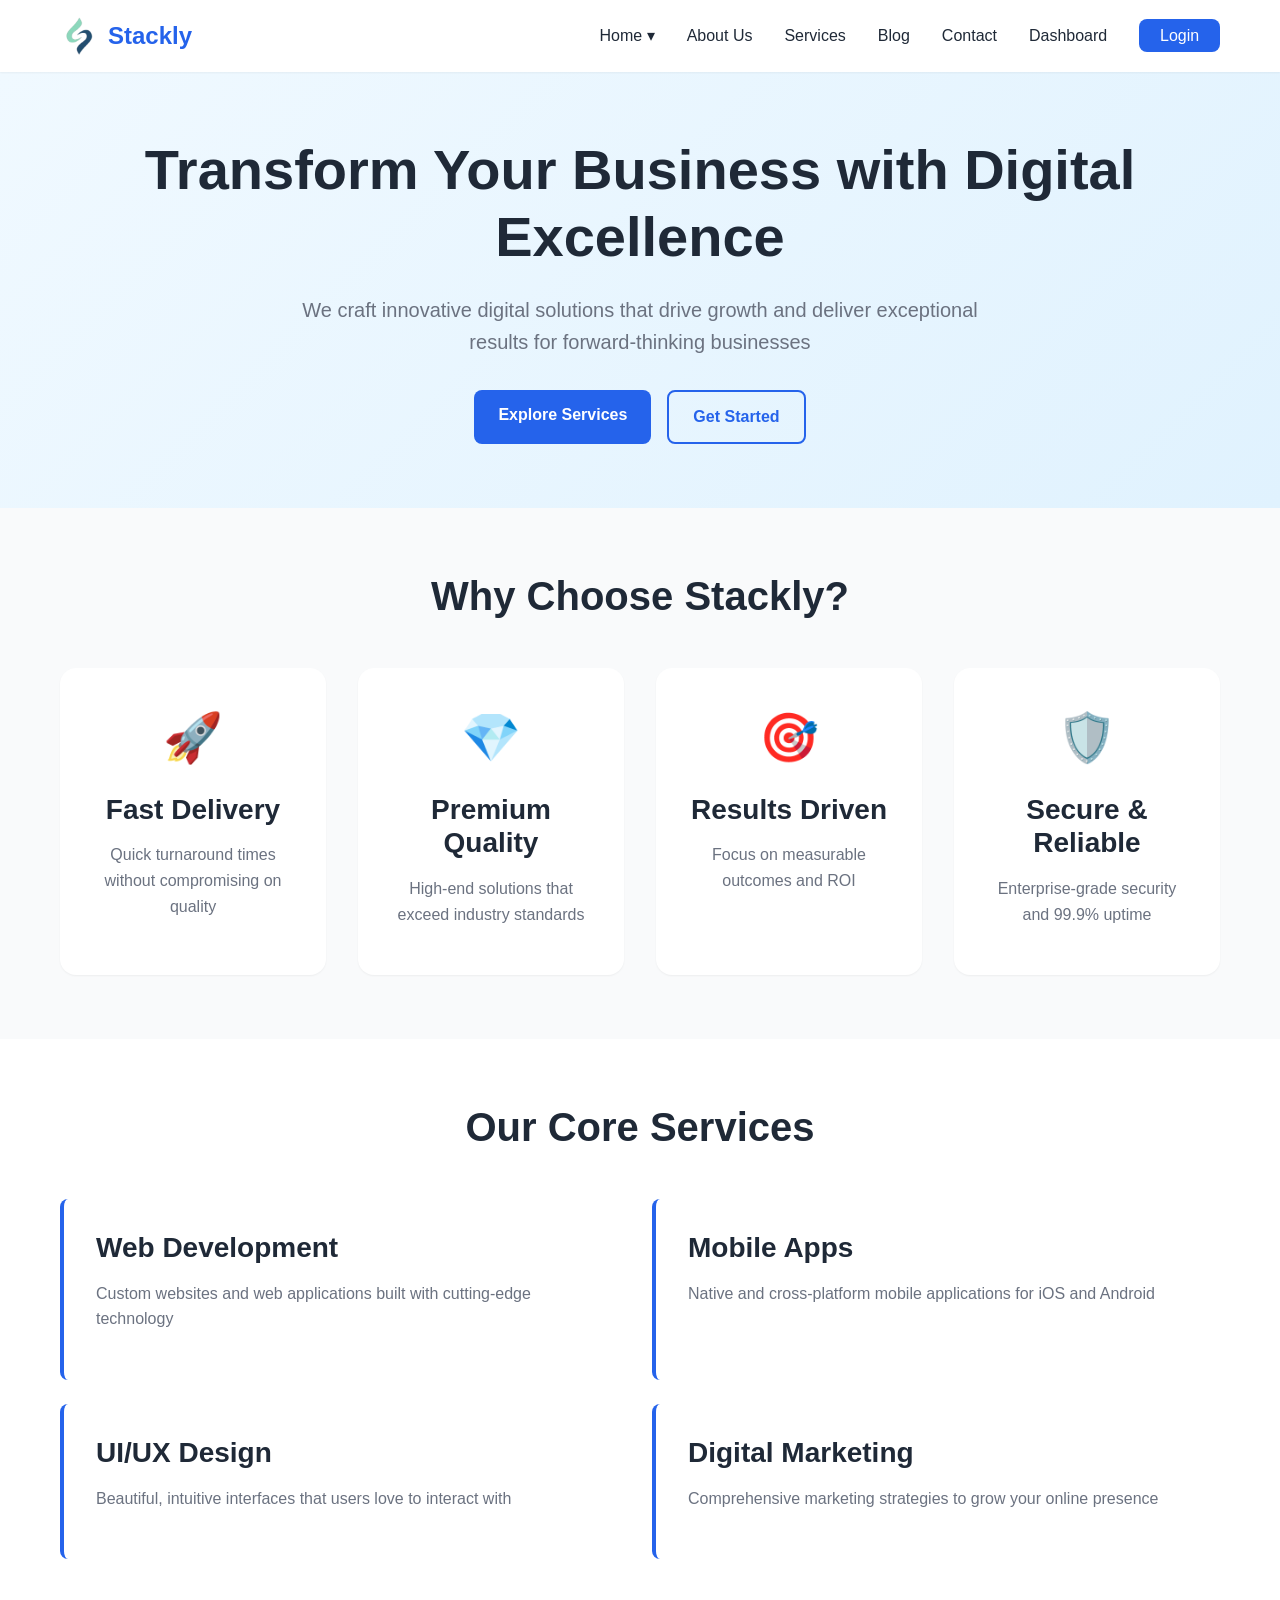
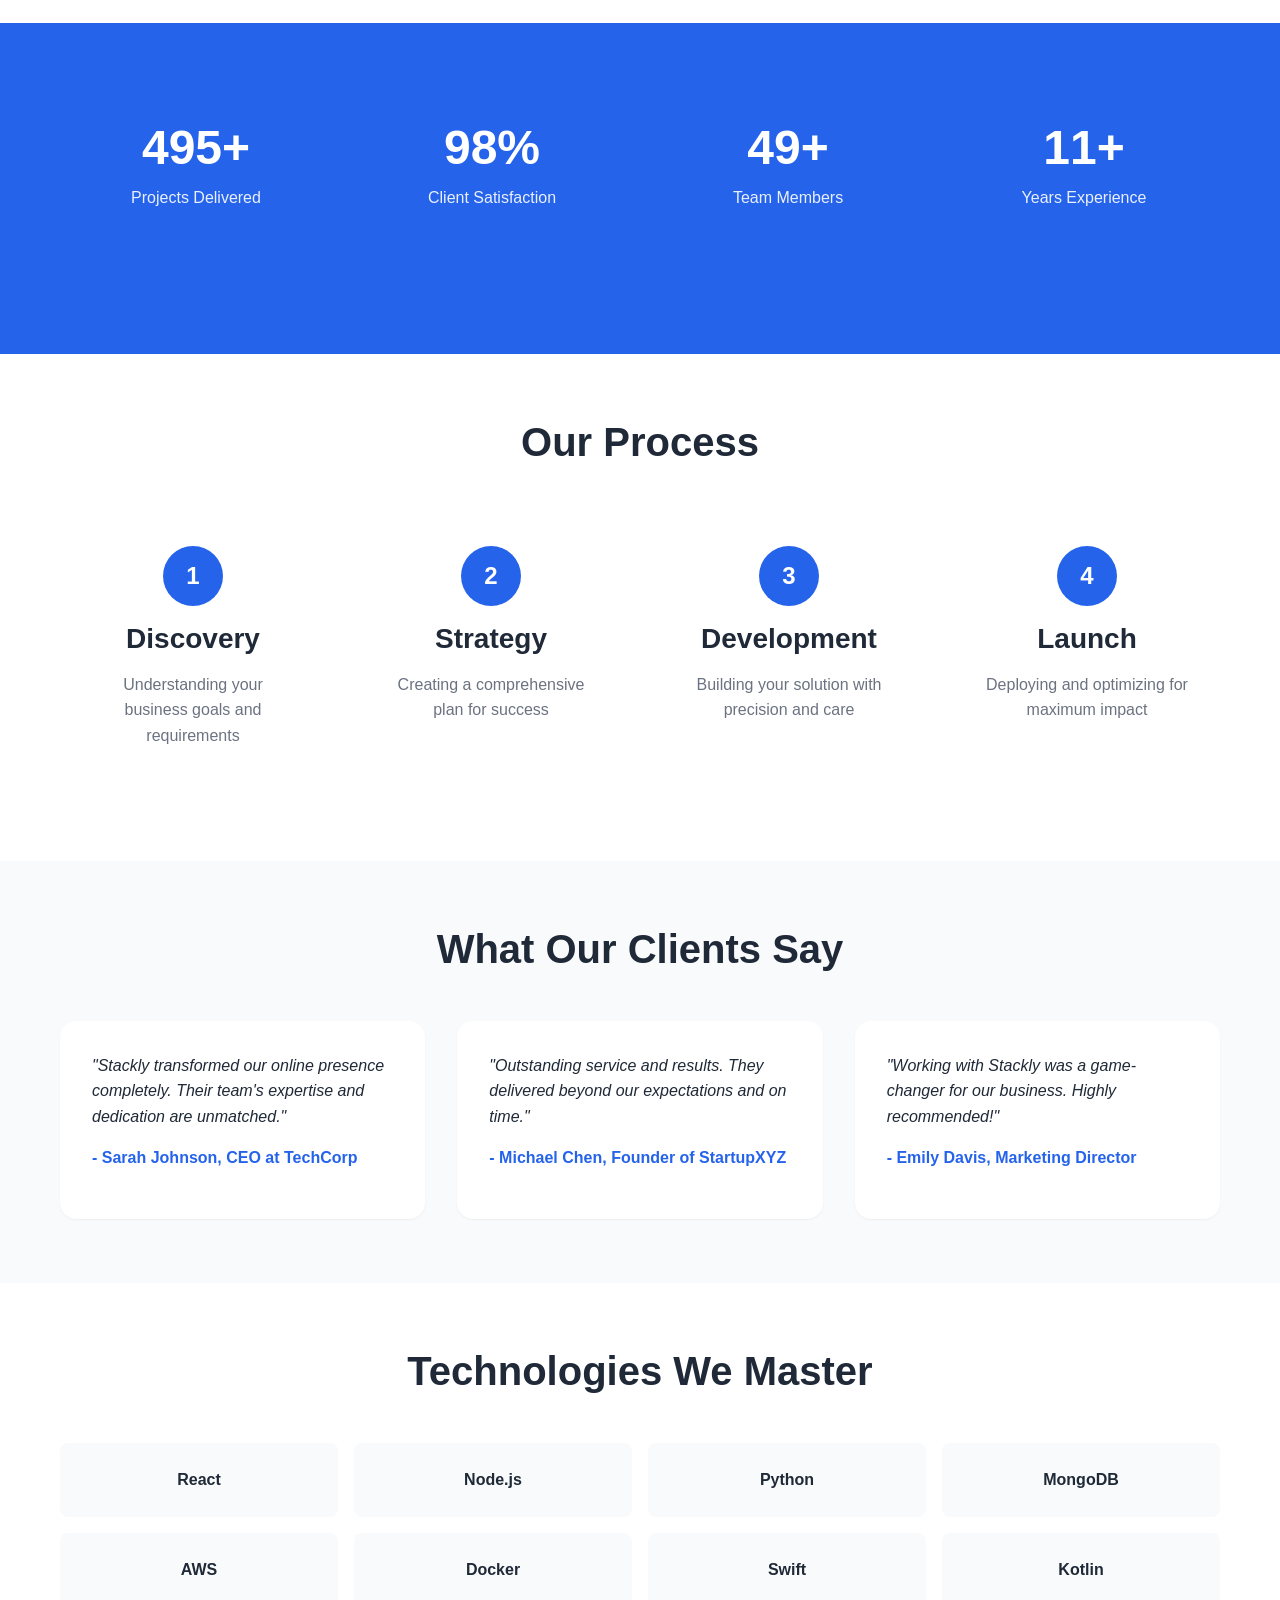
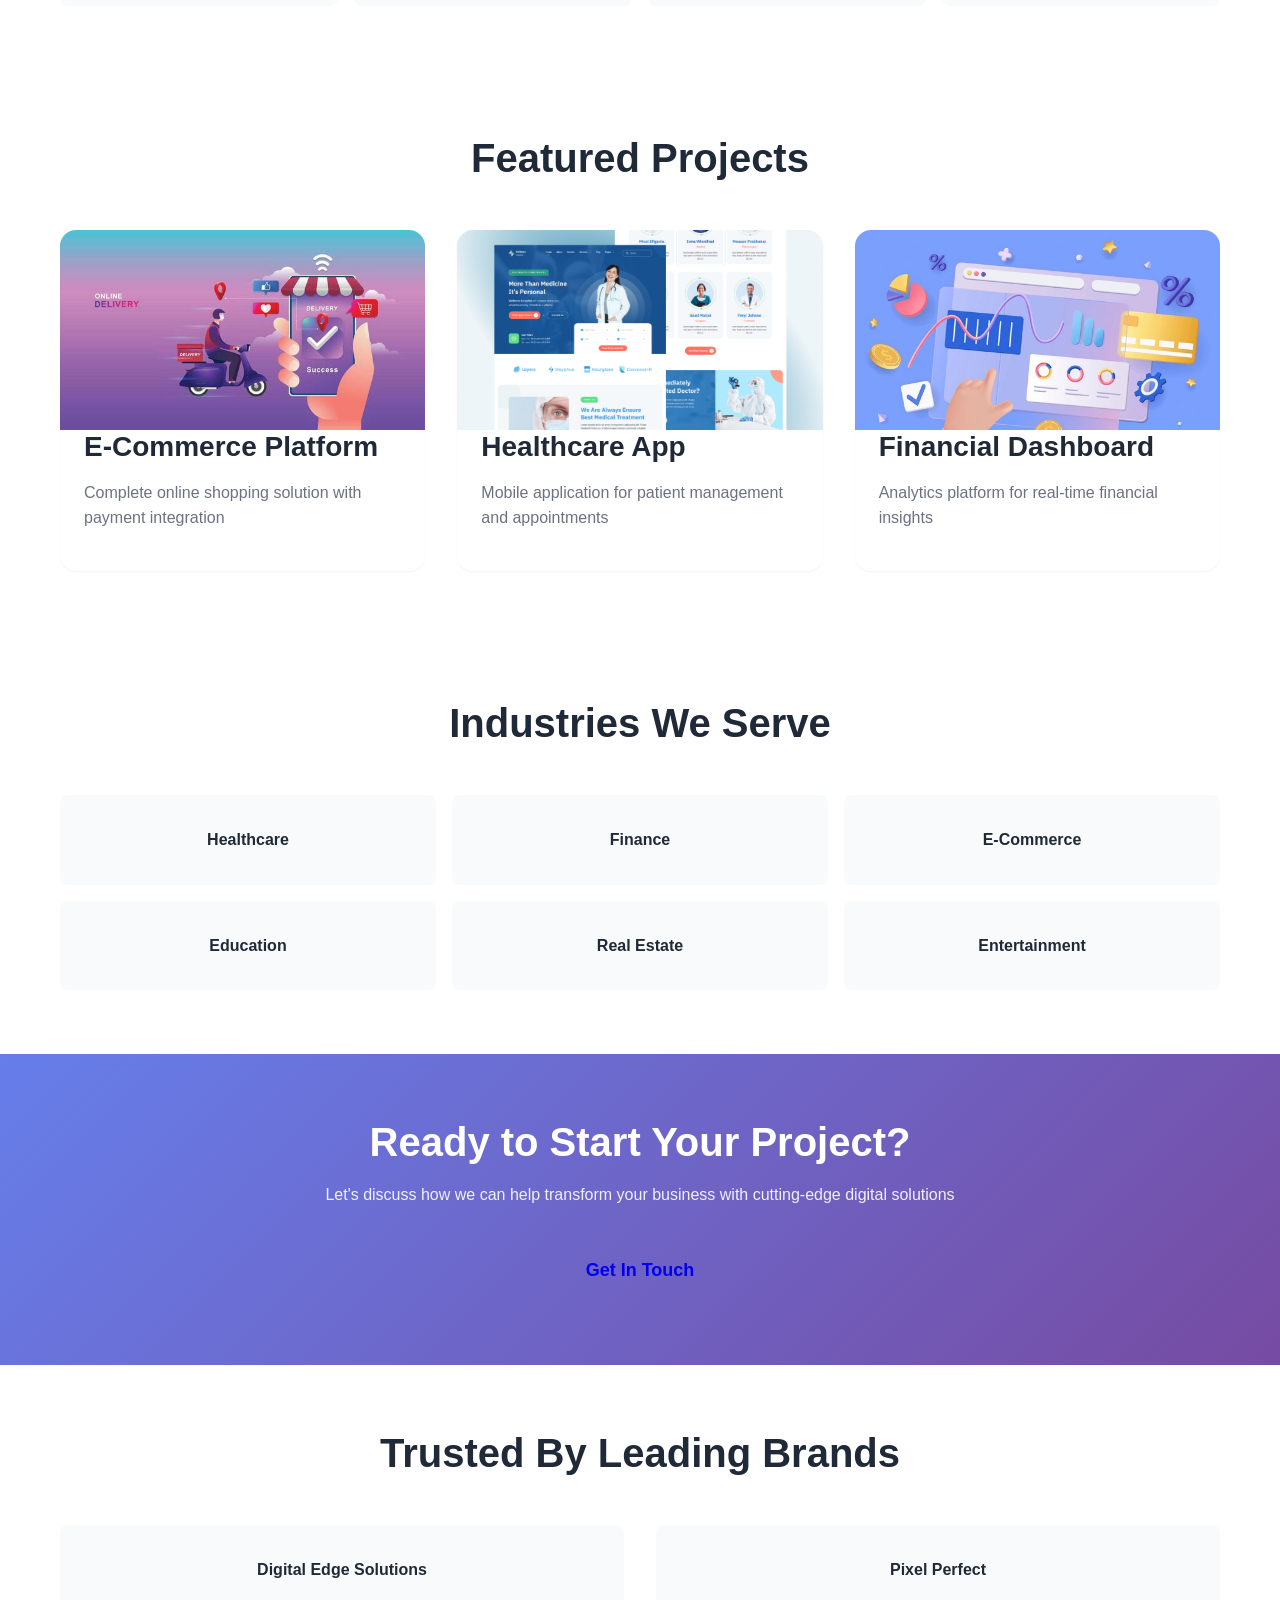
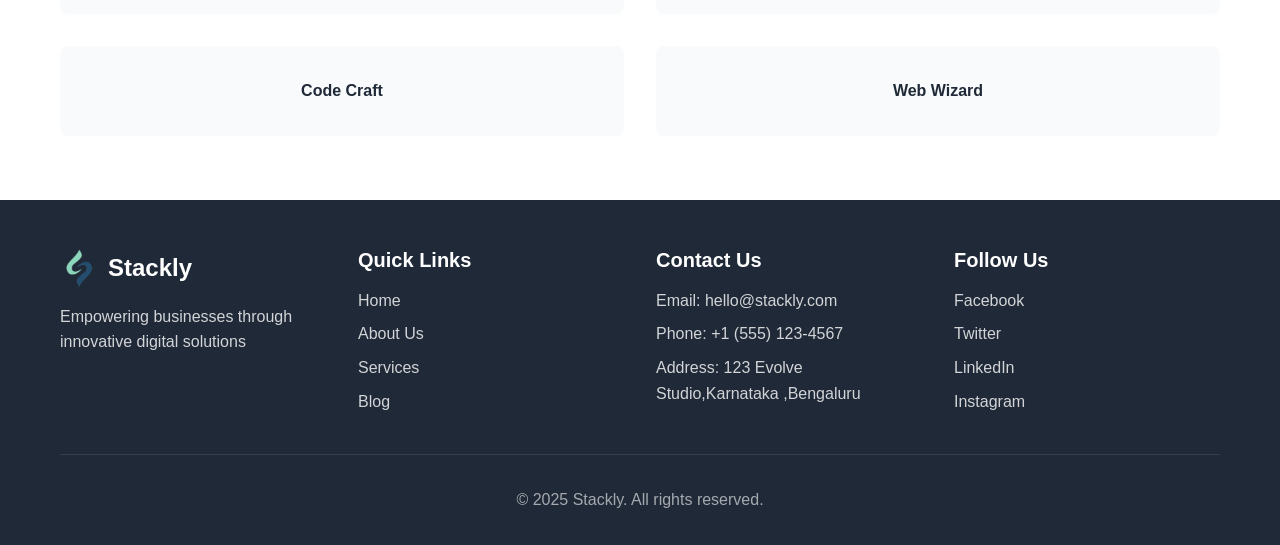
==== index.html @ 06479057 "changed file path" ====
<!DOCTYPE html>
<html lang="en">
<head>
    <meta charset="UTF-8">
    <meta name="viewport" content="width=device-width, initial-scale=1.0">
    <title>Stackly - Digital Services</title>
    <link rel="stylesheet" href="./styles.css">
</head>
<body>
    <!-- Navigation -->
   <nav class="navbar">
    <div class="nav-container">

        <!-- Logo -->
        <a href="./index.html" class="logo">
            <img src="assets/logoimg.webp" alt="Stackly Logo" class="logo-icon" style="width: 40px; height: 40px; object-fit: contain;">
            <span class="logo-text">Stackly</span>
        </a>

        <!-- Mobile Toggle -->
        <button class="mobile-toggle" onclick="toggleMobileMenu()">
            <span></span>
            <span></span>
            <span></span>
        </button>

        <!-- Navigation Menu -->
        <ul class="nav-menu">

            <li class="dropdown">
                <a class="dropdown-toggle">Home ▾</a>
                <ul class="dropdown-menu">
                   
                    <li><a href="./home2.html">Home 2</a></li>
                    
                </ul>
            </li>

            <li><a href="./about.html">About Us</a></li>
            <li><a href="./services.html">Services</a></li>
            <li><a href="./blog.html">Blog</a></li>
            <li><a href="./contact.html">Contact</a></li>
            <li><a href="./dashboard.html">Dashboard</a></li>

            <li><a href="./login.html" class="nav-btn">Login</a></li>
        </ul>

    </div>
</nav>


    <!-- Hero Section -->
    <section class="hero">
        <div class="container">
            <h1 class="hero-title">Transform Your Business with Digital Excellence</h1>
            <p class="hero-subtitle">We craft innovative digital solutions that drive growth and deliver exceptional results for forward-thinking businesses</p>
            <div class="hero-buttons">
                <a href="./services.html" class="btn btn-primary">Explore Services</a>
                <a href="./contact.html" class="btn btn-secondary">Get Started</a>
            </div>
        </div>
    </section>

    <!-- Features Section -->
    <section class="features">
        <div class="container">
            <h2 class="section-title">Why Choose Stackly?</h2>
            <div class="features-grid">
                <div class="feature-card">
                    <div class="feature-icon">🚀</div>
                    <h3>Fast Delivery</h3>
                    <p>Quick turnaround times without compromising on quality</p>
                </div>
                <div class="feature-card">
                    <div class="feature-icon">💎</div>
                    <h3>Premium Quality</h3>
                    <p>High-end solutions that exceed industry standards</p>
                </div>
                <div class="feature-card">
                    <div class="feature-icon">🎯</div>
                    <h3>Results Driven</h3>
                    <p>Focus on measurable outcomes and ROI</p>
                </div>
                <div class="feature-card">
                    <div class="feature-icon">🛡️</div>
                    <h3>Secure & Reliable</h3>
                    <p>Enterprise-grade security and 99.9% uptime</p>
                </div>
            </div>
        </div>
    </section>

    <!-- Services Overview -->
    <section class="services-overview">
        <div class="container">
            <h2 class="section-title">Our Core Services</h2>
            <div class="services-grid">
                <div class="service-item">
                    <h3>Web Development</h3>
                    <p>Custom websites and web applications built with cutting-edge technology</p>
                </div>
                <div class="service-item">
                    <h3>Mobile Apps</h3>
                    <p>Native and cross-platform mobile applications for iOS and Android</p>
                </div>
                <div class="service-item">
                    <h3>UI/UX Design</h3>
                    <p>Beautiful, intuitive interfaces that users love to interact with</p>
                </div>
                <div class="service-item">
                    <h3>Digital Marketing</h3>
                    <p>Comprehensive marketing strategies to grow your online presence</p>
                </div>
            </div>
        </div>
    </section>

    <!-- Stats Section -->
    <section class="stats">
        <div class="container">
            <div class="stats-grid">
                <div class="stat-item">
                    <h3 class="stat-number">500+</h3>
                    <p>Projects Delivered</p>
                </div>
                <div class="stat-item">
                    <h3 class="stat-number">98%</h3>
                    <p>Client Satisfaction</p>
                </div>
                <div class="stat-item">
                    <h3 class="stat-number">50+</h3>
                    <p>Team Members</p>
                </div>
                <div class="stat-item">
                    <h3 class="stat-number">12+</h3>
                    <p>Years Experience</p>
                </div>
            </div>
        </div>
    </section>

    <!-- Process Section -->
    <section class="process">
        <div class="container">
            <h2 class="section-title">Our Process</h2>
            <div class="process-steps">
                <div class="process-step">
                    <div class="step-number">1</div>
                    <h3>Discovery</h3>
                    <p>Understanding your business goals and requirements</p>
                </div>
                <div class="process-step">
                    <div class="step-number">2</div>
                    <h3>Strategy</h3>
                    <p>Creating a comprehensive plan for success</p>
                </div>
                <div class="process-step">
                    <div class="step-number">3</div>
                    <h3>Development</h3>
                    <p>Building your solution with precision and care</p>
                </div>
                <div class="process-step">
                    <div class="step-number">4</div>
                    <h3>Launch</h3>
                    <p>Deploying and optimizing for maximum impact</p>
                </div>
            </div>
        </div>
    </section>

    <!-- Testimonials Section -->
    <section class="testimonials">
        <div class="container">
            <h2 class="section-title">What Our Clients Say</h2>
            <div class="testimonials-grid">
                <div class="testimonial-card">
                    <p class="testimonial-text">"Stackly transformed our online presence completely. Their team's expertise and dedication are unmatched."</p>
                    <p class="testimonial-author">- Sarah Johnson, CEO at TechCorp</p>
                </div>
                <div class="testimonial-card">
                    <p class="testimonial-text">"Outstanding service and results. They delivered beyond our expectations and on time."</p>
                    <p class="testimonial-author">- Michael Chen, Founder of StartupXYZ</p>
                </div>
                <div class="testimonial-card">
                    <p class="testimonial-text">"Working with Stackly was a game-changer for our business. Highly recommended!"</p>
                    <p class="testimonial-author">- Emily Davis, Marketing Director</p>
                </div>
            </div>
        </div>
    </section>

    <!-- Technology Stack -->
    <section class="tech-stack">
        <div class="container">
            <h2 class="section-title">Technologies We Master</h2>
            <div class="tech-grid">
                <div class="tech-item">React</div>
                <div class="tech-item">Node.js</div>
                <div class="tech-item">Python</div>
                <div class="tech-item">MongoDB</div>
                <div class="tech-item">AWS</div>
                <div class="tech-item">Docker</div>
                <div class="tech-item">Swift</div>
                <div class="tech-item">Kotlin</div>
            </div>
        </div>
    </section>

    <!-- Portfolio Preview -->
    <section class="portfolio-preview">
        <div class="container">
            <h2 class="section-title">Featured Projects</h2>
            <div class="portfolio-grid">
                <div class="portfolio-item">
                    <div class="portfolio-image1"></div>
                    <h3>E-Commerce Platform</h3>
                    <p>Complete online shopping solution with payment integration</p>
                </div>
                <div class="portfolio-item">
                    <div class="portfolio-image2"></div>
                    <h3>Healthcare App</h3>
                    <p>Mobile application for patient management and appointments</p>
                </div>
                <div class="portfolio-item">
                    <div class="portfolio-image3"></div>
                    <h3>Financial Dashboard</h3>
                    <p>Analytics platform for real-time financial insights</p>
                </div>
            </div>
        </div>
    </section>

    <!-- Industries Section -->
    <section class="industries">
        <div class="container">
            <h2 class="section-title">Industries We Serve</h2>
            <div class="industries-grid">
                <div class="industry-card">Healthcare</div>
                <div class="industry-card">Finance</div>
                <div class="industry-card">E-Commerce</div>
                <div class="industry-card">Education</div>
                <div class="industry-card">Real Estate</div>
                <div class="industry-card">Entertainment</div>
            </div>
        </div>
    </section>

    <!-- CTA Section -->
    <section class="cta">
        <div class="container">
            <h2>Ready to Start Your Project?</h2>
            <p>Let's discuss how we can help transform your business with cutting-edge digital solutions</p>
            <a href="./contact.html" class="btn btn-large">Get In Touch</a>
        </div>
    </section>

    <!-- Partners Section -->
    <section class="partners">
        <div class="container">
            <h2 class="section-title">Trusted By Leading Brands</h2>
            <div class="partners-grid">
                <div class="partner-logo">Digital Edge Solutions</div>
                <div class="partner-logo">Pixel Perfect</div>
                <div class="partner-logo">Code Craft</div>
                <div class="partner-logo">Web Wizard</div>
            </div>
        </div>
    </section>

    <!-- Footer -->
    <footer class="footer">
        <div class="container">
            <div class="footer-grid">
                <div class="footer-col">
                    <div class="footer-logo">
                        <img src="assets/logoimg.webp" alt="Stackly Logo" class="logo-icon" style="width: 40px; height: 40px; object-fit: contain;">
                        <span class="logo-text">Stackly</span>
                    </div>
                    <p class="footer-desc">Empowering businesses through innovative digital solutions</p>
                </div>
                <div class="footer-col">
                    <h4>Quick Links</h4>
                    <ul>
                        
                <li class="dropdown">
                    <a href="./index.html" class="dropdown-toggle">Home</a>
                    <ul class="dropdown-menu">
                        <li><a href="./home2.html">Home 2</a></li>
                    </ul>
                </li>

                        <li><a href="./about.html">About Us</a></li>
                        <li><a href="./services.html">Services</a></li>
                        <li><a href="./blog.html">Blog</a></li>
                    </ul>
                </div>
                <div class="footer-col">
                    <h4>Contact Us</h4>
                    <p>Email: hello@stackly.com</p>
                    <p>Phone: +1 (555) 123-4567</p>
                    <p>Address: 123 Evolve Studio,Karnataka ,Bengaluru</p>
                </div>
                <div class="footer-col">
                    <h4>Follow Us</h4>
                    <div class="social-links">
                        <a href="./404.html">Facebook</a>
                        <a href="./404.html">Twitter</a>
                        <a href="./404.html">LinkedIn</a>
                        <a href="./404.html">Instagram</a>
                    </div>
                </div>
            </div>
            <div class="footer-bottom">
                <p>&copy; 2025 Stackly. All rights reserved.</p>
            </div>
        </div>
    </footer>

    <script src="./script.js"></script>
</body>
</html>
---- styles.css ----
* {
    margin: 0;
    padding: 0;
    box-sizing: border-box;
}

:root {
    --primary-color: #2563eb;
    --secondary-color: #1e40af;
    --accent-color: #3b82f6;
    --text-dark: #1f2937;
    --text-light: #6b7280;
    --bg-light: #f9fafb;
    --bg-white: #ffffff;
    --border-color: #e5e7eb;
    --success-color: #10b981;
    --warning-color: #f59e0b;
    --error-color: #ef4444;
    --shadow-sm: 0 1px 2px 0 rgba(0, 0, 0, 0.05);
    --shadow-md: 0 4px 6px -1px rgba(0, 0, 0, 0.1);
    --shadow-lg: 0 10px 15px -3px rgba(0, 0, 0, 0.1);
    --transition: all 0.3s ease;
}

body {
    font-family: 'Inter', -apple-system, BlinkMacSystemFont, 'Segoe UI', Roboto, Oxygen, Ubuntu, Cantarell, sans-serif;
    line-height: 1.6;
    color: var(--text-dark);
    background-color: var(--bg-white);
}

.container {
    width: 100%;
    max-width: 1200px;
    margin: 0 auto;
    padding: 0 20px;
}

/* Typography */
h1, h2, h3, h4, h5, h6 {
    font-weight: 700;
    line-height: 1.2;
    margin-bottom: 1rem;
}

h1 { font-size: clamp(2rem, 5vw, 3.5rem); }
h2 { font-size: clamp(1.75rem, 4vw, 2.5rem); }
h3 { font-size: clamp(1.25rem, 3vw, 1.75rem); }
h4 { font-size: 1.25rem; }

p {
    margin-bottom: 1rem;
    color: var(--text-light);
}

/* Navigation */
/* Navbar Base */
.navbar {
    background: var(--bg-white);
    box-shadow: var(--shadow-sm);
    position: sticky;
    top: 0;
    z-index: 1000;
}

.nav-container {
    max-width: 1200px;
    margin: 0 auto;
    padding: 1rem 20px;
    display: flex;
    justify-content: space-between;
    align-items: center;
}

/* Logo */
.logo {
    display: flex;
    align-items: center;
    gap: 0.5rem;
    font-size: 1.5rem;
    font-weight: 700;
    color: var(--primary-color);
    text-decoration: none;
}

.logo-icon {
    font-size: 2rem;
}

/* Menu (initially hidden on mobile) */
.nav-menu {
    list-style: none;
    display: none;
    align-items: center;
    gap: 2rem;
    margin: 0;
    padding: 0;
}

.nav-menu li {
    position: relative;
}

.nav-menu li a {
    text-decoration: none;
    color: var(--text-dark);
    font-weight: 500;
    transition: var(--transition);
}

.nav-menu li a:hover {
    color: var(--primary-color);
}

/* Login Button */
.nav-btn {
    background: var(--primary-color);
    color: white !important;
    padding: 0.5rem 1.3rem;
    border-radius: 0.5rem;
    transition: var(--transition);
}

.nav-btn:hover {
    background: var(--secondary-color);
    transform: translateY(-2px);
}

/* Mobile Toggle Button */
.mobile-toggle {
    display: flex;
    flex-direction: column;
    gap: 4px;
    background: none;
    border: none;
    cursor: pointer;
}

.mobile-toggle span {
    width: 25px;
    height: 3px;
    background: var(--text-dark);
    border-radius: 3px;
    transition: var(--transition);
}

/* Dropdown Base */
.dropdown-menu {
    display: none;
    position: absolute;
    top: 110%;
    left: 0;
    min-width: 180px;
    background: var(--bg-white);
    box-shadow: var(--shadow-sm);
    border-radius: 8px;
    padding: 0.5rem 0;
    list-style: none;
}

.dropdown-menu li a {
    display: block;
    padding: 0.6rem 1rem;
    white-space: nowrap;
}

/* Desktop Hover Dropdown */
@media (hover: hover) and (pointer: fine) {
    .dropdown:hover .dropdown-menu {
        display: block;
    }
}

/* Desktop View */
@media (min-width: 768px) {
    .nav-menu {
        display: flex;
    }

    .mobile-toggle {
        display: none;
    }
}

/* Mobile Menu Open */
.nav-menu.open {
    display: flex;
    flex-direction: column;
    background: var(--bg-white);
    position: absolute;
    width: 100%;
    top: 100%;
    padding: 1rem;
    left: 0;
    box-shadow: var(--shadow-sm);
    gap: 5;
    
}
.nav-menu.open .dropdown {
    width: 100%;           /* keeps Home aligned correctly */
}

.nav-menu.open .dropdown-menu {
    position: relative;
    display: none;
    background: var(--bg-white);
    box-shadow: none !important;
    padding: 0.3rem 1rem;
    margin-top: 0.2rem;
    border-left: 2px solid var(--primary-color); /* optional nice indicator */
}


/* Mobile Dropdown */
.nav-menu.open .dropdown.open-mobile .dropdown-menu {
    display: block;
    
    
}
.nav-menu.open li { 
    width: 100%; 
}



/* Hero Section */
.hero {
    padding: 4rem 0;
    background: linear-gradient(135deg, #f0f9ff 0%, #e0f2fe 100%);
    text-align: center;
}

.hero-title {
    margin-bottom: 1.5rem;
    color: var(--text-dark);
}

.hero-subtitle {
    font-size: 1.25rem;
    margin-bottom: 2rem;
    color: var(--text-light);
    max-width: 700px;
    margin-left: auto;
    margin-right: auto;
}

.hero-buttons {
    display: flex;
    gap: 1rem;
    justify-content: center;
    flex-wrap: wrap;
}

/* Alternative Hero */
.hero-alt {
    padding: 5rem 0;
    background: linear-gradient(135deg, #fef3c7 0%, #fde68a 100%);
    text-align: center;
}

.hero-tag {
    display: inline-block;
    padding: 0.5rem 1rem;
    background: rgba(255, 255, 255, 0.8);
    border-radius: 2rem;
    font-size: 0.875rem;
    font-weight: 600;
    color: var(--primary-color);
    margin-bottom: 1rem;
}

.hero-title-alt {
    margin-bottom: 1.5rem;
}

.hero-subtitle-alt {
    font-size: 1.125rem;
    margin-bottom: 2rem;
    max-width: 600px;
    margin-left: auto;
    margin-right: auto;
}

/* Buttons */
.btn {
    display: inline-block;
    padding: 0.75rem 1.5rem;
    border-radius: 0.5rem;
    text-decoration: none;
    font-weight: 600;
    transition: var(--transition);
    border: none;
    cursor: pointer;
    font-size: 1rem;
}

.btn-primary {
    background: var(--primary-color);
    color: white;
}

.btn-primary:hover {
    background: var(--secondary-color);
    transform: translateY(-2px);
    box-shadow: var(--shadow-md);
}

.btn-primary-alt {
    background: var(--text-dark);
    color: white;
}

.btn-primary-alt:hover {
    background: var(--primary-color);
    transform: translateY(-2px);
}

.btn-secondary {
    background: transparent;
    color: var(--primary-color);
    border: 2px solid var(--primary-color);
}

.btn-secondary:hover {
    background: var(--primary-color);
    color: white;
}

.btn-large {
    padding: 1rem 2rem;
    font-size: 1.125rem;
}

.btn-full {
    width: 100%;
}

.btn-small {
    padding: 0.5rem 1rem;
    font-size: 0.875rem;
}

/* Sections */
section {
    padding: 4rem 0;
}

.section-title {
    text-align: center;
    margin-bottom: 3rem;
    color: var(--text-dark);
}

.section-subtitle {
    text-align: center;
    font-size: 1.125rem;
    color: var(--text-light);
    max-width: 700px;
    margin: -2rem auto 3rem;
}

/* Features */
.features {
    background: var(--bg-light);
}

.features-grid {
    display: grid;
    grid-template-columns: 1fr;
    gap: 2rem;
}

.feature-card {
    background: white;
    padding: 2rem;
    border-radius: 1rem;
    box-shadow: var(--shadow-sm);
    transition: var(--transition);
    text-align: center;
}

.feature-card:hover {
    transform: translateY(-5px);
    box-shadow: var(--shadow-lg);
}

.feature-icon {
    font-size: 3rem;
    margin-bottom: 1rem;
}

/* Services */
.services-grid {
    display: grid;
    grid-template-columns: 1fr;
    gap: 1.5rem;
}

.service-item {
    padding: 2rem;
    background: white;
    border-radius: 0.5rem;
    border-left: 4px solid var(--primary-color);
    transition: var(--transition);
}

.service-item:hover {
    transform: translateX(5px);
    box-shadow: var(--shadow-md);
}

/* Stats */
.stats {
    background: var(--primary-color);
    color: white;
}

.stats-grid {
    display: grid;
    grid-template-columns: 1fr;
    gap: 2rem;
    text-align: center;
}

.stat-item {
    padding: 2rem;
}

.stat-number {
    font-size: 3rem;
    font-weight: 700;
    margin-bottom: 0.5rem;
}

.stat-item p {
    color: rgba(255, 255, 255, 0.9);
}

/* Process */
.process-steps {
    display: grid;
    grid-template-columns: 1fr;
    gap: 2rem;
}

.process-step {
    text-align: center;
    padding: 2rem;
}

.step-number {
    display: inline-block;
    width: 60px;
    height: 60px;
    background: var(--primary-color);
    color: white;
    border-radius: 50%;
    line-height: 60px;
    font-size: 1.5rem;
    font-weight: 700;
    margin-bottom: 1rem;
}

/* Testimonials */
.testimonials {
    background: var(--bg-light);
}

.testimonials-grid {
    display: grid;
    grid-template-columns: 1fr;
    gap: 2rem;
}

.testimonial-card {
    background: white;
    padding: 2rem;
    border-radius: 1rem;
    box-shadow: var(--shadow-sm);
}

.testimonial-text {
    font-style: italic;
    margin-bottom: 1rem;
    color: var(--text-dark);
}

.testimonial-author {
    font-weight: 600;
    color: var(--primary-color);
}

/* Tech Stack */
.tech-grid {
    display: grid;
    grid-template-columns: repeat(2, 1fr);
    gap: 1rem;
}

.tech-item {
    background: var(--bg-light);
    padding: 1.5rem;
    border-radius: 0.5rem;
    text-align: center;
    font-weight: 600;
    transition: var(--transition);
}

.tech-item:hover {
    background: var(--primary-color);
    color: white;
    transform: scale(1.05);
}

/* Portfolio */
.portfolio-grid {
    display: grid;
    grid-template-columns: 1fr;
    gap: 2rem;
}

.portfolio-item {
    background: white;
    border-radius: 1rem;
    overflow: hidden;
    box-shadow: var(--shadow-sm);
    transition: var(--transition);
}

.portfolio-item:hover {
    transform: translateY(-5px);
    box-shadow: var(--shadow-lg);
}

.portfolio-image1 {

    width: 100%;
    height: 200px;
    background-image: url(assets/ecommerce.jpg);
    background-size: cover;
}
.portfolio-image2 {

    width: 100%;
    height: 200px;
    background-image: url(assets/healthcare.jpeg);
    background-size: cover;
}
.portfolio-image3 {

    width: 100%;
    height: 200px;
    background-image: url(assets/dashboard.webp);
    background-size: cover;
}

.portfolio-item h3, .portfolio-item p {
    padding: 0 1.5rem;
}

.portfolio-item p {
    padding-bottom: 1.5rem;
}

/* Industries */
.industries-grid {
    display: grid;
    grid-template-columns: repeat(2, 1fr);
    gap: 1rem;
}

.industry-card {
    padding: 2rem;
    background: var(--bg-light);
    border-radius: 0.5rem;
    text-align: center;
    font-weight: 600;
    transition: var(--transition);
}

.industry-card:hover {
    background: var(--primary-color);
    color: white;
}

/* CTA */
.cta {
    background: linear-gradient(135deg, #667eea 0%, #764ba2 100%);
    color: white;
    text-align: center;
}

.cta h2 {
    color: white;
    margin-bottom: 1rem;
}

.cta p {
    color: rgba(255, 255, 255, 0.9);
    margin-bottom: 2rem;
}

/* Partners */
.partners-grid {
    display: grid;
    grid-template-columns: repeat(2, 1fr);
    gap: 2rem;
}

.partner-logo {
    background: var(--bg-light);
    padding: 2rem;
    border-radius: 0.5rem;
    text-align: center;
    font-weight: 600;
}

/* Footer */
.footer {
    background: var(--text-dark);
    color: white;
    padding: 3rem 0 1rem;
}

.footer-grid {
    display: grid;
    grid-template-columns: 1fr;
    gap: 2rem;
    margin-bottom: 2rem;
}

.footer-logo {
    display: flex;
    align-items: center;
    gap: 0.5rem;
    font-size: 1.5rem;
    font-weight: 700;
    margin-bottom: 1rem;
}

.footer-desc {
    color: rgba(255, 255, 255, 0.8);
}

.footer-col h4 {
    margin-bottom: 1rem;
}

.footer-col ul {
    list-style: none;
}

.footer-col ul li {
    margin-bottom: 0.5rem;
}

.footer-col a {
    color: rgba(255, 255, 255, 0.8);
    text-decoration: none;
    transition: var(--transition);
}

.footer-col a:hover {
    color: white;
}

.footer-col p {
    color: rgba(255, 255, 255, 0.8);
    margin-bottom: 0.5rem;
}

.social-links {
    display: flex;
    flex-direction: column;
    gap: 0.5rem;
}

.footer-bottom {
    text-align: center;
    padding-top: 2rem;
    border-top: 1px solid rgba(255, 255, 255, 0.1);
}

.footer-bottom p {
    color: rgba(255, 255, 255, 0.6);
}

/* Page Header */
.page-header {
    background: linear-gradient(135deg, #667eea 0%, #764ba2 100%);
    color: white;
    text-align: center;
    padding: 4rem 0;
}

.page-header h1 {
    color: white;
}

.page-header p {
    color: rgba(255, 255, 255, 0.9);
    font-size: 1.25rem;
}

/* Solutions */
.solutions-grid {
    display: grid;
    grid-template-columns: 1fr;
    gap: 2rem;
}

.solution-box {
    padding: 2rem;
    background: white;
    border-radius: 1rem;
    box-shadow: var(--shadow-md);
    transition: var(--transition);
}

.solution-box:hover {
    transform: translateY(-5px);
    box-shadow: var(--shadow-lg);
}

.solution-link {
    display: inline-block;
    margin-top: 1rem;
    color: var(--primary-color);
    text-decoration: none;
    font-weight: 600;
}

/* Innovation */
.innovation-content {
    display: grid;
    grid-template-columns: 1fr;
    gap: 2rem;
}

.innovation-list {
    list-style: none;
    margin-top: 1rem;
}

.innovation-list li {
    padding: 0.5rem 0;
    padding-left: 1.5rem;
    position: relative;
}

.innovation-list li:before {
    content: \"✓\";
    position: absolute;
    left: 0;
    color: var(--success-color);
    font-weight: 700;
}

.innovation-visual {
    display: grid;
    grid-template-columns: repeat(2, 1fr);
    gap: 1rem;
}

.innovation-card {
    padding: 2rem;
    background: var(--bg-light);
    border-radius: 0.5rem;
    text-align: center;
    font-weight: 600;
}

/* Methodology */
.methodology {
    background: var(--bg-light);
}

.methodology-steps {
    display: grid;
    grid-template-columns: 1fr;
    gap: 1.5rem;
}

.method-card {
    padding: 2rem;
    background: white;
    border-radius: 0.5rem;
    box-shadow: var(--shadow-sm);
}

/* Case Studies */
.case-grid {
    display: grid;
    grid-template-columns: 1fr;
    gap: 2rem;
}

.case-card {
    padding: 2rem;
    background: white;
    border-radius: 1rem;
    box-shadow: var(--shadow-sm);
}

.case-tag {
    display: inline-block;
    padding: 0.25rem 0.75rem;
    background: var(--primary-color);
    color: white;
    border-radius: 1rem;
    font-size: 0.875rem;
    margin-bottom: 1rem;
}

.case-metrics {
    display: flex;
    gap: 1rem;
    margin-top: 1rem;
    flex-wrap: wrap;
}

.case-metrics span {
    padding: 0.5rem 1rem;
    background: var(--bg-light);
    border-radius: 0.25rem;
    font-weight: 600;
    font-size: 0.875rem;
}

/* Expertise */
.expertise {
    background: var(--bg-light);
}

.expertise-grid {
    display: grid;
    grid-template-columns: repeat(2, 1fr);
    gap: 2rem;
    text-align: center;
}

.expertise-number {
    font-size: 3rem;
    font-weight: 700;
    color: var(--primary-color);
}

/* Security */
.security-features {
    display: grid;
    grid-template-columns: 1fr;
    gap: 2rem;
}

.security-feature {
    padding: 2rem;
    background: var(--bg-light);
    border-radius: 0.5rem;
}

/* Awards */
.awards-grid {
    display: grid;
    grid-template-columns: 1fr;
    gap: 1.5rem;
}

.award-item {
    padding: 2rem;
    background: linear-gradient(135deg, #fbbf24 0%, #f59e0b 100%);
    color: white;
    border-radius: 0.5rem;
    text-align: center;
    font-weight: 700;
}

/* Pricing */
.pricing-grid {
    display: grid;
    grid-template-columns: 1fr;
    gap: 2rem;
}

.pricing-card {
    padding: 2rem;
    background: white;
    border-radius: 1rem;
    box-shadow: var(--shadow-sm);
    text-align: center;
}

.pricing-card.featured {
    border: 2px solid var(--primary-color);
    transform: scale(1.02);
}

.price {
    font-size: 3rem;
    font-weight: 700;
    color: var(--primary-color);
    margin: 1rem 0;
}

.pricing-btn {
    margin-top: 1rem;
}

/* Support */
.support-options {
    display: grid;
    grid-template-columns: 1fr;
    gap: 2rem;
}

.support-option {
    padding: 2rem;
    background: var(--bg-light);
    border-radius: 0.5rem;
    text-align: center;
}

/* Newsletter */
.newsletter {
    background: var(--text-dark);
    color: white;
    text-align: center;
}

.newsletter h2 {
    color: white;
}

.newsletter p {
    color: rgba(255, 255, 255, 0.9);
    margin-bottom: 2rem;
}

.newsletter-form {
    display: flex;
    gap: 1rem;
    max-width: 500px;
    margin: 0 auto;
    flex-direction: column;
}

.newsletter-form input {
    padding: 0.75rem 1rem;
    border: 2px solid var(--border-color);
    border-radius: 0.5rem;
    flex: 1;
}

/* Company Story */
.story-content {
    max-width: 800px;
    margin: 0 auto;
}

.story-content p {
    font-size: 1.125rem;
    line-height: 1.8;
    margin-bottom: 1.5rem;
}

/* Mission Vision */
.mv-grid {
    display: grid;
    grid-template-columns: 1fr;
    gap: 2rem;
}

.mv-card {
    padding: 3rem;
    background: var(--bg-light);
    border-radius: 1rem;
}

/* Core Values */
.values-grid {
    display: grid;
    grid-template-columns: 1fr;
    gap: 2rem;
}

.value-item {
    padding: 2rem;
    background: white;
    border-radius: 0.5rem;
    box-shadow: var(--shadow-sm);
    border-top: 4px solid var(--primary-color);
}

/* Team */
.team-grid {
    display: grid;
    grid-template-columns: 1fr;
    gap: 2rem;
}

.team-member {
    background: white;
    padding: 2rem;
    border-radius: 1rem;
    box-shadow: var(--shadow-sm);
    text-align: center;
}

.member-photo1 {
    width: 120px;
    height: 120px;
    background: url(assets/alex\ kumar.webp) no-repeat center center;
    border-radius: 50%;
    margin: 0 auto 1rem;
}
.member-photo2 {
    width: 120px;
    height: 120px;
    background: url(assets/jane\ doe.webp) no-repeat center center;
    border-radius: 50%;
    margin: 0 auto 1rem;
}
.member-photo4 {
    width: 120px;
    height: 120px;
    background: url(assets/emily\ wong.webp) no-repeat center center;
    border-radius: 50%;
    margin: 0 auto 1rem;
}
.member-photo3 {
    width: 120px;
    height: 120px;
    background: url(assets/john\ smith.webp) no-repeat center center;
    border-radius: 50%;
    margin: 0 auto 1rem;
}

.member-role {
    color: var(--primary-color);
    font-weight: 600;
}

.member-bio {
    font-size: 0.875rem;
}

/* Timeline */
.timeline {
    position: relative;
    padding-left: 2rem;
}

.timeline-item {
    position: relative;
    padding-bottom: 2rem;
    border-left: 2px solid var(--border-color);
    padding-left: 2rem;
}

.timeline-item:last-child {
    border-left: none;
}

.timeline-year {
    position: absolute;
    left: -4rem;
    top: 0;
    font-weight: 700;
    color: var(--primary-color);
}

/* Certifications */
.cert-grid {
    display: grid;
    grid-template-columns: repeat(2, 1fr);
    gap: 1rem;
}

.cert-item {
    padding: 2rem;
    background: var(--bg-light);
    border-radius: 0.5rem;
    text-align: center;
    font-weight: 600;
}

/* Service Detail */
.service-detail {
    padding: 4rem 0;
}

.service-detail.alt-bg {
    background: var(--bg-light);
}

.service-content {
    display: grid;
    grid-template-columns: 1fr;
    gap: 2rem;
    align-items: center;
}

.service-features {
    list-style: none;
    margin-top: 1rem;
}

.service-features li {
    padding: 0.5rem 0;
    padding-left: 1.5rem;
    position: relative;
}

.service-features li:before {
    content: \"✓\";
    position: absolute;
    left: 0;
    color: var(--success-color);
    font-weight: 700;
}

.service-visual {
    display: grid;
    grid-template-columns: 1fr;
    gap: 1rem;
}

.visual-box {
    padding: 2rem;
    background: var(--primary-color);
    color: white;
    border-radius: 0.5rem;
    text-align: center;
    font-weight: 600;
}

/* Process Flow */
.process-flow {
    display: grid;
    grid-template-columns: 1fr;
    gap: 2rem;
}

.flow-step {
    text-align: center;
}

.flow-number {
    display: inline-block;
    width: 50px;
    height: 50px;
    background: var(--primary-color);
    color: white;
    border-radius: 50%;
    line-height: 50px;
    font-weight: 700;
    margin-bottom: 1rem;
}

/* Blog */
.featured-post {
    background: var(--bg-light);
}

.featured-content {
    max-width: 800px;
    margin: 0 auto;
    padding: 3rem;
    background: white;
    border-radius: 1rem;
    box-shadow: var(--shadow-md);
}

.post-tag {
    display: inline-block;
    padding: 0.25rem 0.75rem;
    background: var(--primary-color);
    color: white;
    border-radius: 1rem;
    font-size: 0.875rem;
    margin-bottom: 1rem;
}

.post-excerpt {
    font-size: 1.125rem;
    color: var(--text-light);
    margin-bottom: 1rem;
}

.post-meta {
    display: flex;
    gap: 0.5rem;
    color: var(--text-light);
    font-size: 0.875rem;
    margin-bottom: 2rem;
    flex-wrap: wrap;
}

/* Blog Categories */
.categories-grid {
    display: flex;
    gap: 1rem;
    justify-content: center;
    flex-wrap: wrap;
}

.category-btn {
    padding: 0.75rem 1.5rem;
    background: white;
    border: 2px solid var(--border-color);
    border-radius: 2rem;
    cursor: pointer;
    font-weight: 600;
    transition: var(--transition);
}
.category-bttn {
    padding: 0.75rem 1.5rem;
    background: var(--primary-color);
    border: 2px solid var(--border-color);
    border-radius: 2rem;
    cursor: pointer;
    font-weight: 600;
    transition: var(--transition);
    color: white;
    text-decoration: none;
    
}

.category-btn:hover,
.category-btn.active {
    background: var(--primary-color);
    color: white;
    border-color: var(--primary-color);
}

/* Blog Grid */
.blog-grid {
    display: grid;
    grid-template-columns: 1fr;
    gap: 2rem;
}

.blog-card {
    background: white;
    border-radius: 1rem;
    overflow: hidden;
    box-shadow: var(--shadow-sm);
    transition: var(--transition);
}

.blog-card:hover {
    transform: translateY(-5px);
    box-shadow: var(--shadow-lg);
}

.blog-image {
    width: 100%;
    height: 200px;
    background: linear-gradient(135deg, #667eea 0%, #764ba2 100%);
}

.blog-content {
    padding: 1.5rem;
}

.category-label {
    display: inline-block;
    padding: 0.25rem 0.75rem;
    background: var(--bg-light);
    border-radius: 1rem;
    font-size: 0.75rem;
    font-weight: 600;
    color: var(--primary-color);
    margin-bottom: 0.5rem;
}

/* Tags */
.tags-cloud {
    display: flex;
    gap: 1rem;
    flex-wrap: wrap;
    justify-content: center;
}

.tag {
    padding: 0.5rem 1rem;
    background: var(--bg-light);
    border-radius: 2rem;
    font-size: 0.875rem;
    cursor: pointer;
    transition: var(--transition);
}

.tag:hover {
    background: var(--primary-color);
    color: white;
}

/* Comments */
.comments-list {
    display: grid;
    grid-template-columns: 1fr;
    gap: 2rem;
}

.comment-item {
    padding: 2rem;
    background: var(--bg-light);
    border-radius: 0.5rem;
}

.comment-text {
    font-style: italic;
    color: var(--text-dark);
    margin-bottom: 0.5rem;
}

.comment-author {
    font-weight: 600;
    color: var(--primary-color);
}

/* Archive */
.archive-grid {
    display: grid;
    grid-template-columns: repeat(2, 1fr);
    gap: 1rem;
}

.archive-item {
    padding: 1.5rem;
    background: white;
    border-radius: 0.5rem;
    box-shadow: var(--shadow-sm);
    text-align: center;
}

/* Authors */
.authors-grid {
    display: grid;
    grid-template-columns: 1fr;
    gap: 2rem;
}

.author-card {
    background: white;
    padding: 2rem;
    border-radius: 1rem;
    box-shadow: var(--shadow-sm);
    text-align: center;
}

.author-photo1 {
    width: 100px;
    height: 100px;
    background: url(assets/jane\ doe.webp) no-repeat center center;
    border-radius: 50%;
    margin: 0 auto 1rem;
}
.author-photo2{
    width: 100px;
    height: 100px;
    background: url(assets/alex\ kumar.webp) no-repeat center center;
    border-radius: 50%;
    margin: 0 auto 1rem;
}
.author-photo3{
    width:100px;
    height: 100px;
    background: url(assets/john\ smith.webp) no-repeat center center;
    border-radius: 50%;
    margin: 0 auto 1rem;
}
.author-photo4{
    width: 100px;
    height: 100px;
    background: url(assets/emily\ wong.webp) no-repeat center center;
    border-radius: 50%;
    margin: 0 auto 1rem;
}
/* Resources */
.resources-grid {
    display: grid;
    grid-template-columns: 1fr;
    gap: 2rem;
}

.resource-card {
    padding: 2rem;
    background: white;
    border-radius: 1rem;
    box-shadow: var(--shadow-sm);
    text-align: center;
}

.resource-link {
    display: inline-block;
    margin-top: 1rem;
    color: var(--primary-color);
    text-decoration: none;
    font-weight: 600;
}

/* Contact */
.info-cards {
    display: grid;
    grid-template-columns: 1fr;
    gap: 2rem;
}

.info-card {
    padding: 2rem;
    background: white;
    border-radius: 1rem;
    box-shadow: var(--shadow-sm);
    text-align: center;
}

/* Forms */
.contact-form-section {
    background: var(--bg-light);
}

.form-wrapper {
    max-width: 800px;
    margin: 0 auto;
    background: white;
    padding: 3rem;
    border-radius: 1rem;
    box-shadow: var(--shadow-md);
}

.form-header {
    margin-bottom: 2rem;
    text-align: center;
}

.contact-form {
    display: grid;
    gap: 1.5rem;
}

.form-row {
    display: grid;
    grid-template-columns: 1fr;
    gap: 1.5rem;
}

.form-group {
    display: flex;
    flex-direction: column;
}

.form-group label {
    margin-bottom: 0.5rem;
    font-weight: 600;
    color: var(--text-dark);
}

.form-group input,
.form-group select,
.form-group textarea {
    padding: 0.75rem;
    border: 2px solid var(--border-color);
    border-radius: 0.5rem;
    font-size: 1rem;
    transition: var(--transition);
}

.form-group input:focus,
.form-group select:focus,
.form-group textarea:focus {
    outline: none;
    border-color: var(--primary-color);
}

.checkbox-group {
    flex-direction: row;
    align-items: center;
    gap: 0.5rem;
}

.checkbox-group input {
    width: auto;
}

.checkbox-group label {
    margin-bottom: 0;
    font-weight: 400;
}

/* Map */
.map-placeholder {
    width: 100%;
    height: 300px;
    background: var(--bg-light);
    border-radius: 1rem;
    display: flex;
    align-items: center;
    justify-content: center;
    text-align: center;
    font-weight: 600;
    color: var(--text-light);
}

/* Alternative Contact Methods */
.alt-methods {
    display: grid;
    grid-template-columns: 1fr;
    gap: 2rem;
}

.method-card {
    padding: 2rem;
    background: white;
    border-radius: 1rem;
    box-shadow: var(--shadow-sm);
    text-align: center;
}

/* FAQ */
.faq-list {
    max-width: 800px;
    margin: 0 auto;
}

.faq-item {
    padding: 2rem;
    background: white;
    border-radius: 0.5rem;
    margin-bottom: 1rem;
    box-shadow: var(--shadow-sm);
}

.faq-item h3 {
    color: var(--primary-color);
    margin-bottom: 0.5rem;
}

/* Offices */
.offices-grid {
    display: grid;
    grid-template-columns: 1fr;
    gap: 2rem;
}

.office-card {
    padding: 2rem;
    background: white;
    border-radius: 1rem;
    box-shadow: var(--shadow-sm);
    text-align: center;
}

/* Login */
.login-section {
    min-height: 80vh;
    display: flex;
    align-items: center;
    justify-content: center;
    background: var(--bg-light);
    padding: 2rem 0;
}

.login-container {
    width: 100%;
    max-width: 450px;
    padding: 0 20px;
}

.login-box {
    background: white;
    padding: 3rem;
    border-radius: 1rem;
    box-shadow: var(--shadow-lg);
}

.login-header {
    text-align: center;
    margin-bottom: 2rem;
}

.login-header h1 {
    margin-bottom: 0.5rem;
}

.login-form {
    display: grid;
    gap: 1.5rem;
}

.form-options {
    display: flex;
    justify-content: space-between;
    align-items: center;
    flex-wrap: wrap;
    gap: 1rem;
}

.forgot-link {
    color: var(--primary-color);
    text-decoration: none;
    font-size: 0.875rem;
}

.login-divider {
    text-align: center;
    position: relative;
    margin: 1.5rem 0;
}

.login-divider:before {
    content: \"\";
    position: absolute;
    left: 0;
    top: 50%;
    width: 100%;
    height: 1px;
    background: var(--border-color);
}

.login-divider span {
    position: relative;
    background: white;
    padding: 0 1rem;
    color: var(--text-light);
}

.social-login {
    display: grid;
    gap: 1rem;
}

.social-btn {
    padding: 0.75rem;
    border: 2px solid var(--border-color);
    background: white;
    border-radius: 0.5rem;
    cursor: pointer;
    font-weight: 600;
    transition: var(--transition);
}

.social-btn:hover {
    border-color: var(--primary-color);
    color: var(--primary-color);
}

.signup-link {
    text-align: center;
    margin-top: 1rem;
}

.signup-link a {
    color: var(--primary-color);
    text-decoration: none;
    font-weight: 600;
}

.error-message {
    padding: 1rem;
    background: #fee;
    border: 1px solid var(--error-color);
    border-radius: 0.5rem;
    color: var(--error-color);
    text-align: center;
}

/* Dashboard */
.dashboard-body {
    background: var(--bg-light);
}

.dashboard-nav {
    background: white;
    box-shadow: var(--shadow-sm);
}

.dashboard-user {
    display: flex;
    align-items: center;
    gap: 1rem;
}

.user-name {
    font-weight: 600;
}

.dashboard-layout {
    display: grid;
    grid-template-columns: 1fr;
    min-height: calc(100vh - 70px);
}

.dashboard-sidebar {
    background: white;
    padding: 2rem 1rem;
    box-shadow: var(--shadow-sm);
}

.sidebar-menu {
    list-style: none;
    display: flex;
    flex-direction: column;
    gap: 0.5rem;
}

.sidebar-menu a {
    display: block;
    padding: 0.75rem 1rem;
    color: var(--text-dark);
    text-decoration: none;
    border-radius: 0.5rem;
    transition: var(--transition);
}

.sidebar-menu a:hover,
.sidebar-menu a.active {
    background: var(--primary-color);
    color: white;
}

.dashboard-main {
    padding: 2rem;
}

.dashboard-section {
    display: none;
}

.dashboard-section.active {
    display: block;
}

.dashboard-title {
    margin-bottom: 2rem;
}

/* Stats */
.stats-grid {
    display: grid;
    grid-template-columns: 1fr;
    gap: 1.5rem;
    margin-bottom: 2rem;
}

.stat-card {
    background: white;
    padding: 2rem;
    border-radius: 1rem;
    box-shadow: var(--shadow-sm);
}

.stat-card h3 {
    font-size: 0.875rem;
    color: var(--text-light);
    margin-bottom: 0.5rem;
}

.stat-card .stat-number {
    font-size: 2.5rem;
    font-weight: 700;
    color: var(--text-dark);
    margin-bottom: 0.5rem;
}

.stat-change {
    font-size: 0.875rem;
    color: var(--text-light);
}

.stat-change.positive {
    color: var(--success-color);
}

.stat-change.negative {
    color: var(--error-color);
}

/* Dashboard Card */
.dashboard-card {
    background: white;
    padding: 2rem;
    border-radius: 1rem;
    box-shadow: var(--shadow-sm);
    margin-bottom: 2rem;
}

.dashboard-card h2 {
    margin-bottom: 1.5rem;
}

/* Activity */
.activity-list {
    display: grid;
    gap: 1rem;
}

.activity-item {
    display: flex;
    gap: 1rem;
    padding: 1rem;
    background: var(--bg-light);
    border-radius: 0.5rem;
}

.activity-icon {
    width: 40px;
    height: 40px;
    background: var(--primary-color);
    color: white;
    border-radius: 50%;
    display: flex;
    align-items: center;
    justify-content: center;
    font-weight: 700;
    flex-shrink: 0;
}

.activity-content {
    flex: 1;
}

.activity-content p {
    margin-bottom: 0.25rem;
    color: var(--text-dark);
}

.activity-time {
    font-size: 0.875rem;
    color: var(--text-light);
}

/* Quick Actions */
.quick-actions {
    display: grid;
    grid-template-columns: 1fr;
    gap: 1rem;
}

.action-btn {
    padding: 1rem;
    background: var(--bg-light);
    border: none;
    border-radius: 0.5rem;
    cursor: pointer;
    font-weight: 600;
    transition: var(--transition);
}

.action-btn:hover {
    background: var(--primary-color);
    color: white;
}

/* Projects Grid */
.projects-grid {
    display: grid;
    grid-template-columns: 1fr;
    gap: 2rem;
}

.project-card {
    background: white;
    padding: 2rem;
    border-radius: 1rem;
    box-shadow: var(--shadow-sm);
}

.project-header {
    display: flex;
    justify-content: space-between;
    align-items: center;
    margin-bottom: 1rem;
    flex-wrap: wrap;
    gap: 0.5rem;
}

.project-status {
    padding: 0.25rem 0.75rem;
    border-radius: 1rem;
    font-size: 0.75rem;
    font-weight: 600;
}

.project-status.active {
    background: #dcfce7;
    color: var(--success-color);
}

.project-status.planning {
    background: #fef3c7;
    color: var(--warning-color);
}

.project-status.completed {
    background: #dbeafe;
    color: var(--primary-color);
}

.project-progress {
    margin: 1rem 0;
}

.progress-bar {
    width: 100%;
    height: 8px;
    background: var(--bg-light);
    border-radius: 1rem;
    overflow: hidden;
    margin-bottom: 0.5rem;
}

.progress-fill {
    height: 100%;
    background: var(--primary-color);
    transition: var(--transition);
}

.project-meta {
    display: flex;
    justify-content: space-between;
    font-size: 0.875rem;
    color: var(--text-light);
    margin-top: 1rem;
    flex-wrap: wrap;
    gap: 0.5rem;
}

/* Analytics */
.analytics-grid {
    display: grid;
    grid-template-columns: 1fr;
    gap: 2rem;
}

.analytics-card {
    background: white;
    padding: 2rem;
    border-radius: 1rem;
    box-shadow: var(--shadow-sm);
}

.chart-placeholder {
    height: 200px;
    background: var(--bg-light);
    border-radius: 0.5rem;
    display: flex;
    align-items: center;
    justify-content: center;
    text-align: center;
    margin-top: 1rem;
}

/* Tasks */
.tasks-container {
    display: grid;
    grid-template-columns: 1fr;
    gap: 2rem;
}

.task-column h3 {
    margin-bottom: 1rem;
}

.task-item {
    background: white;
    padding: 1.5rem;
    border-radius: 0.5rem;
    box-shadow: var(--shadow-sm);
    margin-bottom: 1rem;
}

.task-item.completed {
    opacity: 0.6;
}

.task-item h4 {
    margin-bottom: 0.5rem;
}

.task-priority {
    display: inline-block;
    padding: 0.25rem 0.75rem;
    border-radius: 1rem;
    font-size: 0.75rem;
    font-weight: 600;
    margin-top: 0.5rem;
}

.task-priority.high {
    background: #fee;
    color: var(--error-color);
}

.task-priority.medium {
    background: #fef3c7;
    color: var(--warning-color);
}

/* Team Grid */
.team-grid {
    display: grid;
    grid-template-columns: 1fr;
    gap: 2rem;
}

.team-card {
    background: white;
    padding: 2rem;
    border-radius: 1rem;
    box-shadow: var(--shadow-sm);
    text-align: center;
}

.team-avatar1 {
    width: 80px;
    height: 80px;
    background: url(assets/john\ smith.webp) no-repeat center center;
    border-radius: 50%;
    display: flex;
    align-items: center;
    justify-content: center;
    font-size: 1.5rem;
    font-weight: 700;
    margin: 0 auto 1rem;
}
.team-avatar2{
    width: 80px;
    height: 80px;
    background: url(assets/alex\ kumar.webp) no-repeat center center;
    border-radius: 50%;
    display: flex;
    align-items: center;
    justify-content: center;
    font-size: 1.5rem;
    font-weight: 700;
    margin: 0 auto 1rem;
}
.team-avatar3{
    width: 80px;
    height: 80px;
    background: url(assets/john\ smith.webp) no-repeat center center;
    border-radius: 50%;
    display: flex;
    align-items: center;
    justify-content: center;
    font-size: 1.5rem;
    font-weight: 700;
    margin: 0 auto 1rem;
}
.team-avatar4{
    width: 80px;
    height: 80px;
    background: url(assets/jane\ doe.webp) no-repeat center center;
    border-radius: 50%;
    display: flex;
    align-items: center;
    justify-content: center;
    font-size: 1.5rem;
    font-weight: 700;
    margin: 0 auto 1rem;
}
.team-avatar5{
    width: 80px;
    height: 80px;
    background: url(assets/emily\ wong.webp) no-repeat center center;
    border-radius: 50%;
    display: flex;
    align-items: center;
    justify-content: center;
    font-size: 1.5rem;
    font-weight: 700;
    margin: 0 auto 1rem;
}



.team-status {
    display: inline-block;
    padding: 0.25rem 0.75rem;
    border-radius: 1rem;
    font-size: 0.75rem;
    font-weight: 600;
    margin-top: 0.5rem;
}

.team-status.online {
    background: #dcfce7;
    color: var(--success-color);
}

.team-status.away {
    background: #fef3c7;
    color: var(--warning-color);
}

.team-status.offline {
    background: var(--bg-light);
    color: var(--text-light);
}

/* Settings */
.settings-container {
    display: grid;
    grid-template-columns: 1fr;
    gap: 2rem;
}

.settings-card {
    background: white;
    padding: 2rem;
    border-radius: 1rem;
    box-shadow: var(--shadow-sm);
}

.settings-form {
    display: grid;
    gap: 1.5rem;
}

.settings-options {
    display: grid;
    gap: 1rem;
}

.settings-option {
    display: flex;
    align-items: center;
    gap: 0.5rem;
    cursor: pointer;
}

.settings-card button {
    display: block;
    width: 100%;
    margin-top: 1rem;
}

/* 404 Error */
.error-section {
    min-height: 60vh;
    display: flex;
    align-items: center;
    justify-content: center;
    text-align: center;
}

.error-code {
    font-size: 8rem;
    font-weight: 700;
    color: var(--primary-color);
    line-height: 1;
}

.error-title {
    margin-bottom: 1rem;
}

.error-text {
    font-size: 1.25rem;
    margin-bottom: 2rem;
}

.error-actions {
    display: flex;
    gap: 1rem;
    justify-content: center;
    flex-wrap: wrap;
}

/* Helpful Links */
.links-grid {
    display: grid;
    grid-template-columns: 1fr;
    gap: 2rem;
}

.link-card {
    padding: 2rem;
    background: white;
    border-radius: 1rem;
    box-shadow: var(--shadow-sm);
    text-decoration: none;
    transition: var(--transition);
}

.link-card:hover {
    transform: translateY(-5px);
    box-shadow: var(--shadow-lg);
}

.link-card h3 {
    color: var(--text-dark);
    margin-bottom: 0.5rem;
}

/* Responsive Design */

/* 480px and up */
@media (min-width: 480px) {
    .hero-buttons {
        flex-direction: row;
    }
    
    .newsletter-form {
        flex-direction: row;
    }
    
    .tech-grid {
        grid-template-columns: repeat(3, 1fr);
    }
    
    .industries-grid {
        grid-template-columns: repeat(3, 1fr);
    }
    
    .partners-grid {
        grid-template-columns: repeat(2, 1fr);
    }
    
    .expertise-grid {
        grid-template-columns: repeat(2, 1fr);
    }
    
    .cert-grid {
        grid-template-columns: repeat(2, 1fr);
    }
    
    .archive-grid {
        grid-template-columns: repeat(2, 1fr);
    }
    
    .quick-actions {
        grid-template-columns: repeat(2, 1fr);
    }
    
    .stats-grid {
        grid-template-columns: repeat(2, 1fr);
    }
}

/* 768px and up */
@media (min-width: 768px) {
    .nav-menu {
        display: flex;
    }
    
    .mobile-toggle {
        display: none;
    }
    
    .features-grid {
        grid-template-columns: repeat(2, 1fr);
    }
    
    .services-grid {
        grid-template-columns: repeat(2, 1fr);
    }
    
    .stats-grid {
        grid-template-columns: repeat(4, 1fr);
    }
    
    .process-steps {
        grid-template-columns: repeat(2, 1fr);
    }
    
    .testimonials-grid {
        grid-template-columns: repeat(2, 1fr);
    }
    
    .tech-grid {
        grid-template-columns: repeat(4, 1fr);
    }
    
    .portfolio-grid {
        grid-template-columns: repeat(2, 1fr);
    }
    
    .industries-grid {
        grid-template-columns: repeat(3, 1fr);
    }
    
    .solutions-grid {
        grid-template-columns: repeat(2, 1fr);
    }
    
    .innovation-content {
        grid-template-columns: 1fr 1fr;
    }
    
    .methodology-steps {
        grid-template-columns: repeat(2, 1fr);
    }
    
    .case-grid {
        grid-template-columns: repeat(2, 1fr);
    }
    
    .pricing-grid {
        grid-template-columns: repeat(3, 1fr);
    }
    
    .support-options {
        grid-template-columns: repeat(3, 1fr);
    }
    
    .mv-grid {
        grid-template-columns: repeat(2, 1fr);
    }
    
    .values-grid {
        grid-template-columns: repeat(2, 1fr);
    }
    
    .team-grid {
        grid-template-columns: repeat(2, 1fr);
    }
    
    .service-content {
        grid-template-columns: 1fr 1fr;
    }
    
    .service-content.reverse {
        direction: rtl;
    }
    
    .service-content.reverse > * {
        direction: ltr;
    }
    
    .process-flow {
        grid-template-columns: repeat(4, 1fr);
    }
    
    .blog-grid {
        grid-template-columns: repeat(2, 1fr);
    }
    
    .authors-grid {
        grid-template-columns: repeat(2, 1fr);
    }
    
    .resources-grid {
        grid-template-columns: repeat(3, 1fr);
    }
    
    .info-cards {
        grid-template-columns: repeat(3, 1fr);
    }
    
    .form-row {
        grid-template-columns: repeat(2, 1fr);
    }
    
    .alt-methods {
        grid-template-columns: repeat(3, 1fr);
    }
    
    .offices-grid {
        grid-template-columns: repeat(3, 1fr);
    }
    
    .dashboard-layout {
        grid-template-columns: 250px 1fr;
    }
    
    .projects-grid {
        grid-template-columns: repeat(2, 1fr);
    }
    
    .analytics-grid {
        grid-template-columns: repeat(2, 1fr);
    }
    
    .tasks-container {
        grid-template-columns: repeat(3, 1fr);
    }
    
    .team-grid {
        grid-template-columns: repeat(3, 1fr);
    }
    
    .settings-container {
        grid-template-columns: repeat(2, 1fr);
    }
    
    .links-grid {
        grid-template-columns: repeat(2, 1fr);
    }
    
    .footer-grid {
        grid-template-columns: repeat(2, 1fr);
    }
    
    .security-features {
        grid-template-columns: repeat(2, 1fr);
    }
    
    .awards-grid {
        grid-template-columns: repeat(2, 1fr);
    }
}

/* 1024px and up */
@media (min-width: 1024px) {
    .features-grid {
        grid-template-columns: repeat(4, 1fr);
    }
    
    .process-steps {
        grid-template-columns: repeat(4, 1fr);
    }
    
    .testimonials-grid {
        grid-template-columns: repeat(3, 1fr);
    }
    
    .portfolio-grid {
        grid-template-columns: repeat(3, 1fr);
    }
    
    .case-grid {
        grid-template-columns: repeat(3, 1fr);
    }
    
    .expertise-grid {
        grid-template-columns: repeat(4, 1fr);
    }
    
    .team-grid {
        grid-template-columns: repeat(4, 1fr);
    }
    
    .blog-grid {
        grid-template-columns: repeat(3, 1fr);
    }
    
    .authors-grid {
        grid-template-columns: repeat(4, 1fr);
    }
    
    .links-grid {
        grid-template-columns: repeat(4, 1fr);
    }
    
    .footer-grid {
        grid-template-columns: repeat(4, 1fr);
    }
    
    .methodology-steps {
        grid-template-columns: repeat(5, 1fr);
    }
    
    .security-features {
        grid-template-columns: repeat(4, 1fr);
    }
    
    .awards-grid {
        grid-template-columns: repeat(4, 1fr);
    }
    
    .values-grid {
        grid-template-columns: repeat(3, 1fr);
    }
}

/* Animations */
@keyframes fadeIn {
    from {
        opacity: 0;
        transform: translateY(20px);
    }
    to {
        opacity: 1;
        transform: translateY(0);
    }
}

.fade-in {
    animation: fadeIn 0.6s ease-out;
}
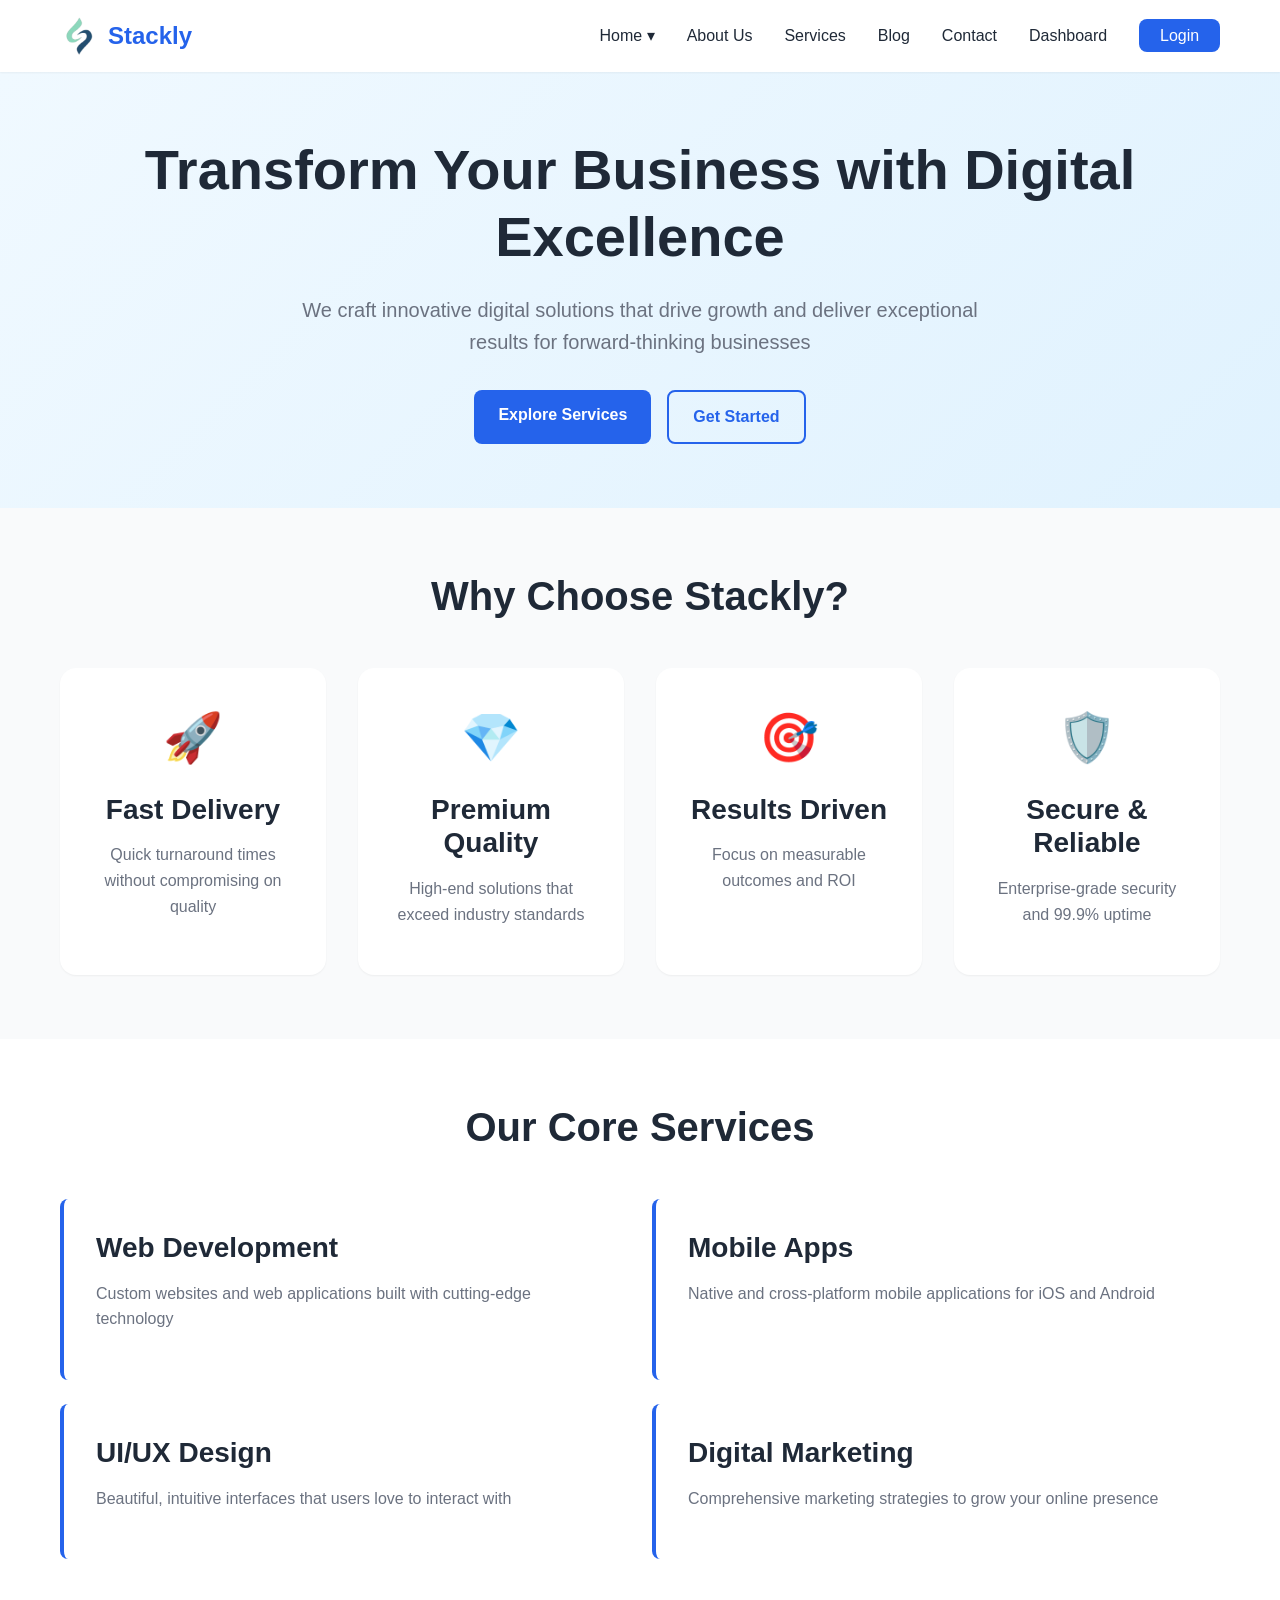
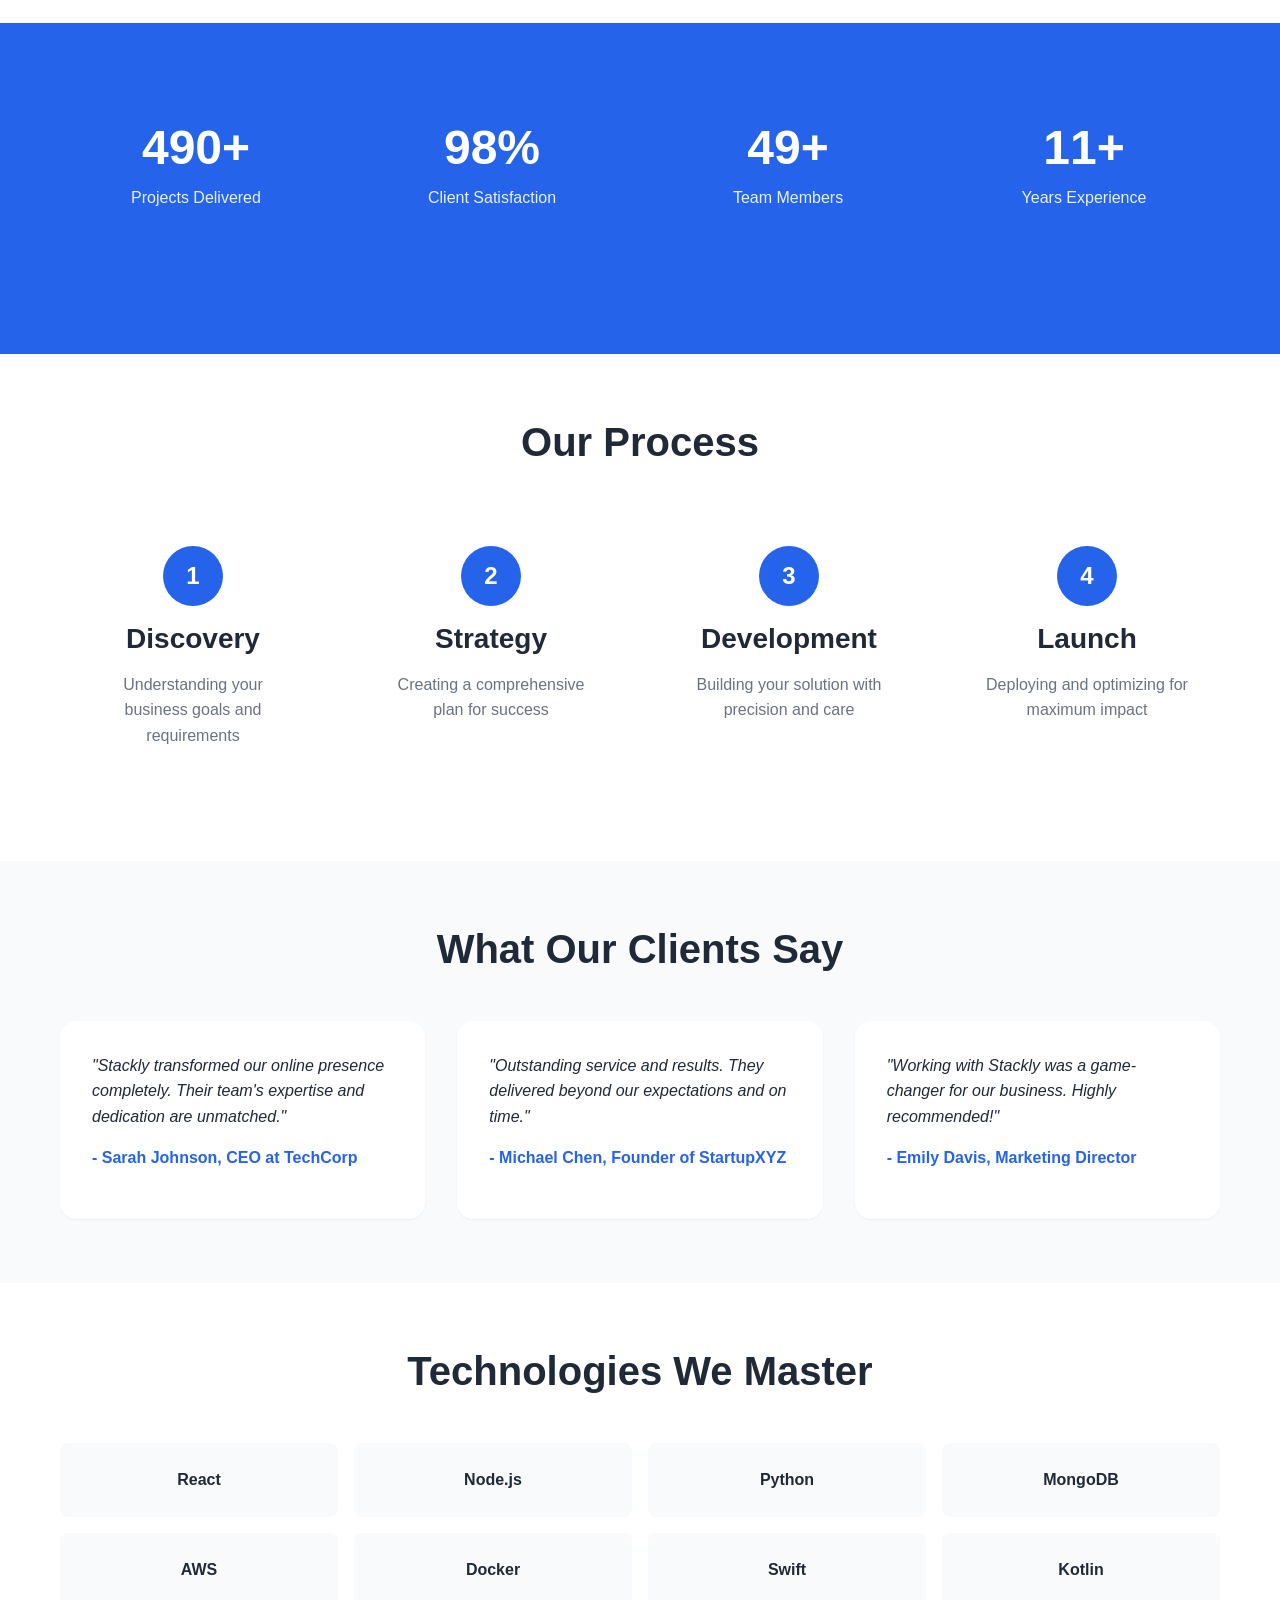
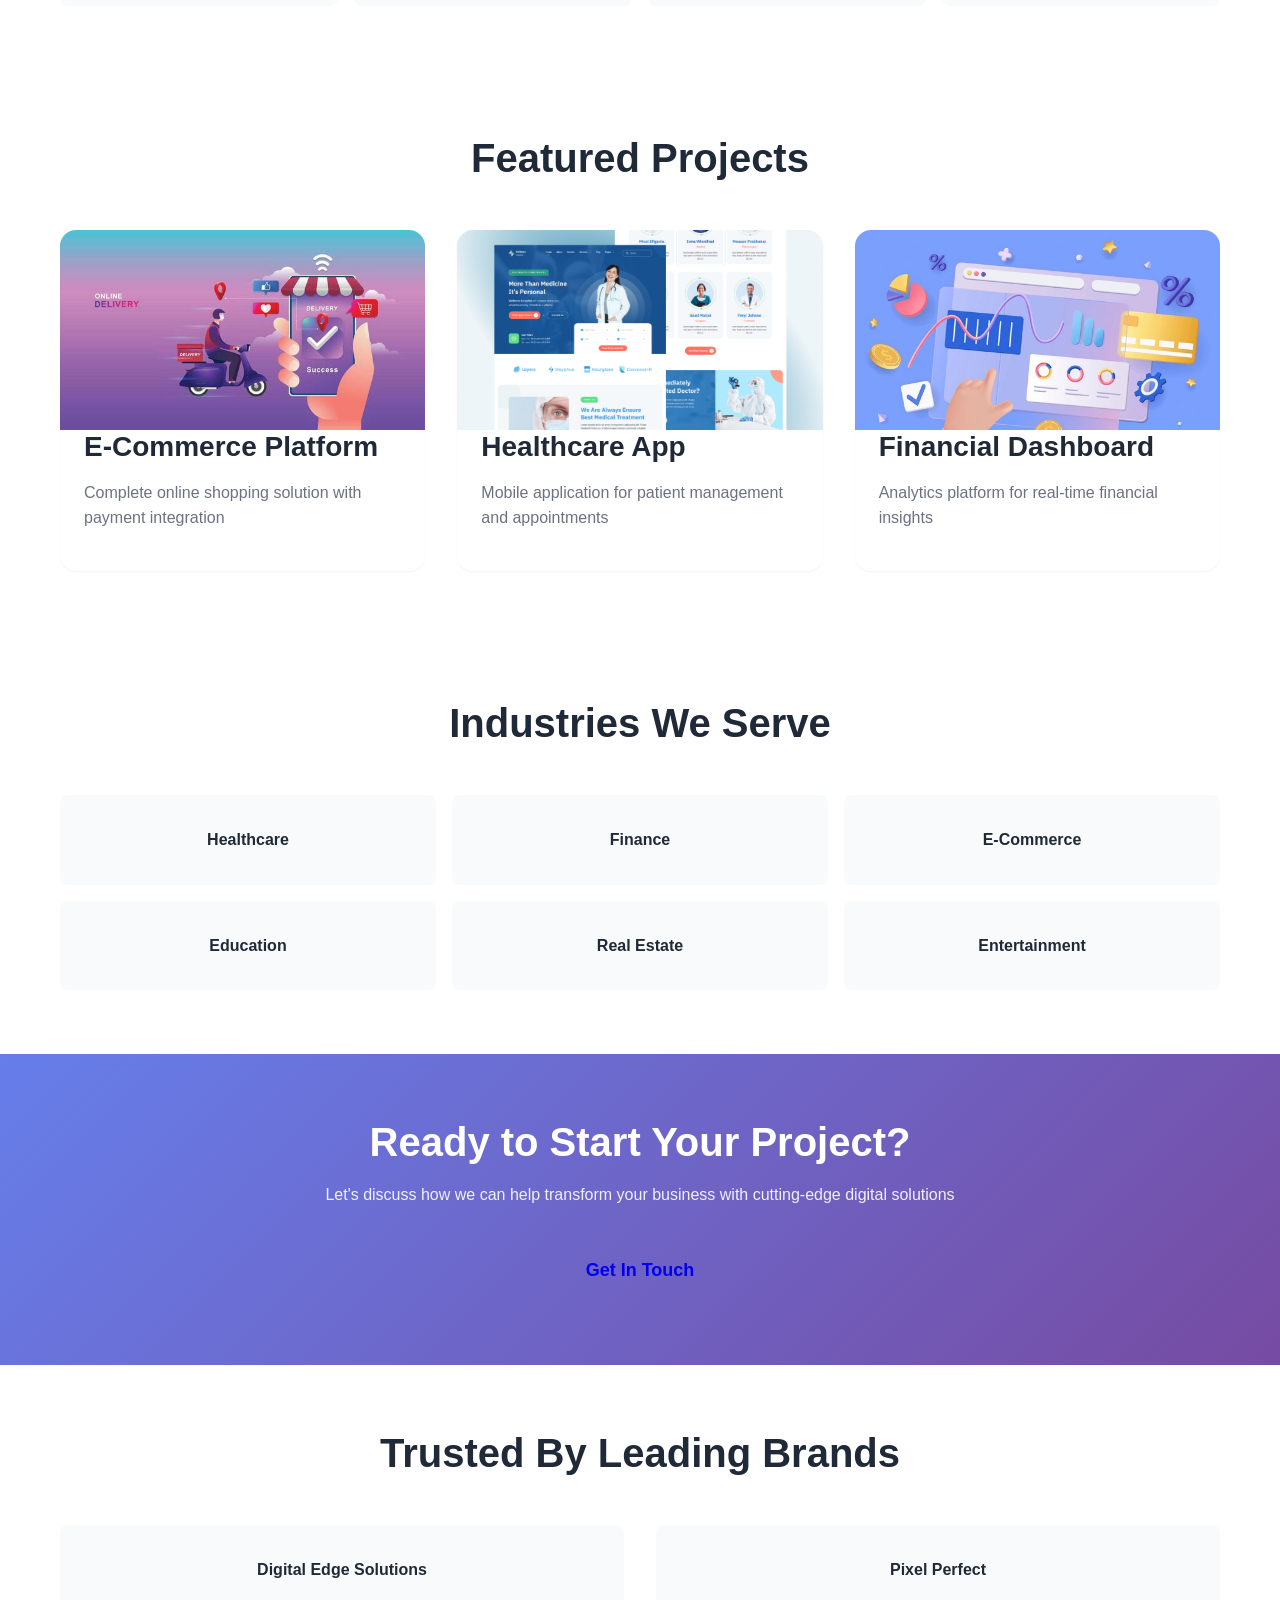
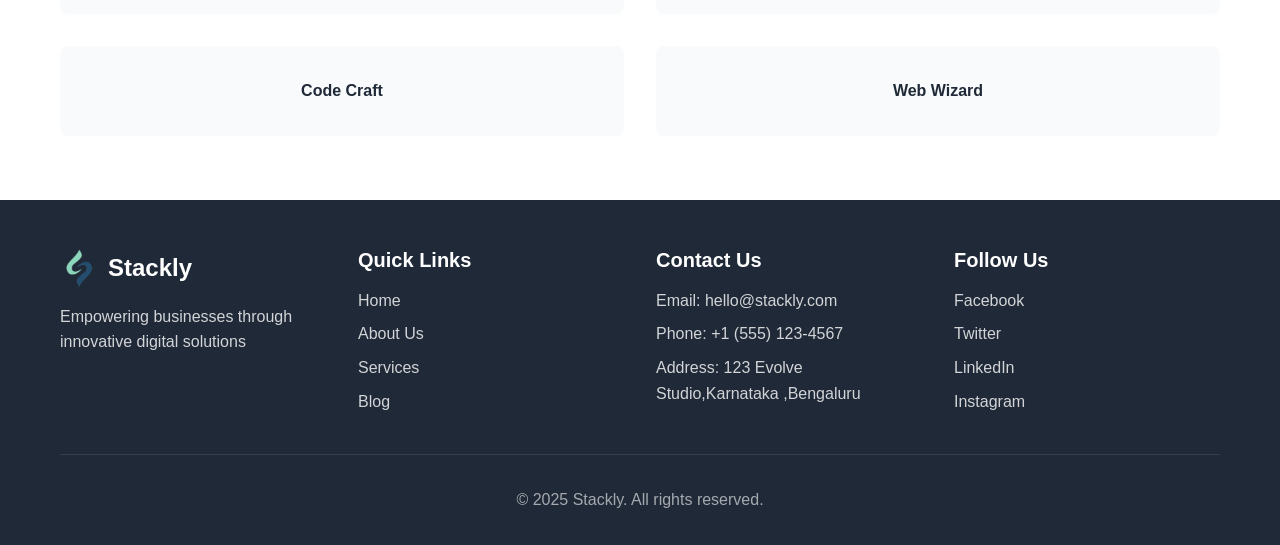
==== commit 85dfa057: "updated title" ====
--- a/index.html
+++ b/index.html
@@ -3,7 +3,7 @@
 <head>
     <meta charset="UTF-8">
     <meta name="viewport" content="width=device-width, initial-scale=1.0">
-    <title>Stackly - Digital Services</title>
+    <title>Stackly</title>
     <link rel="stylesheet" href="./styles.css">
 </head>
 <body>
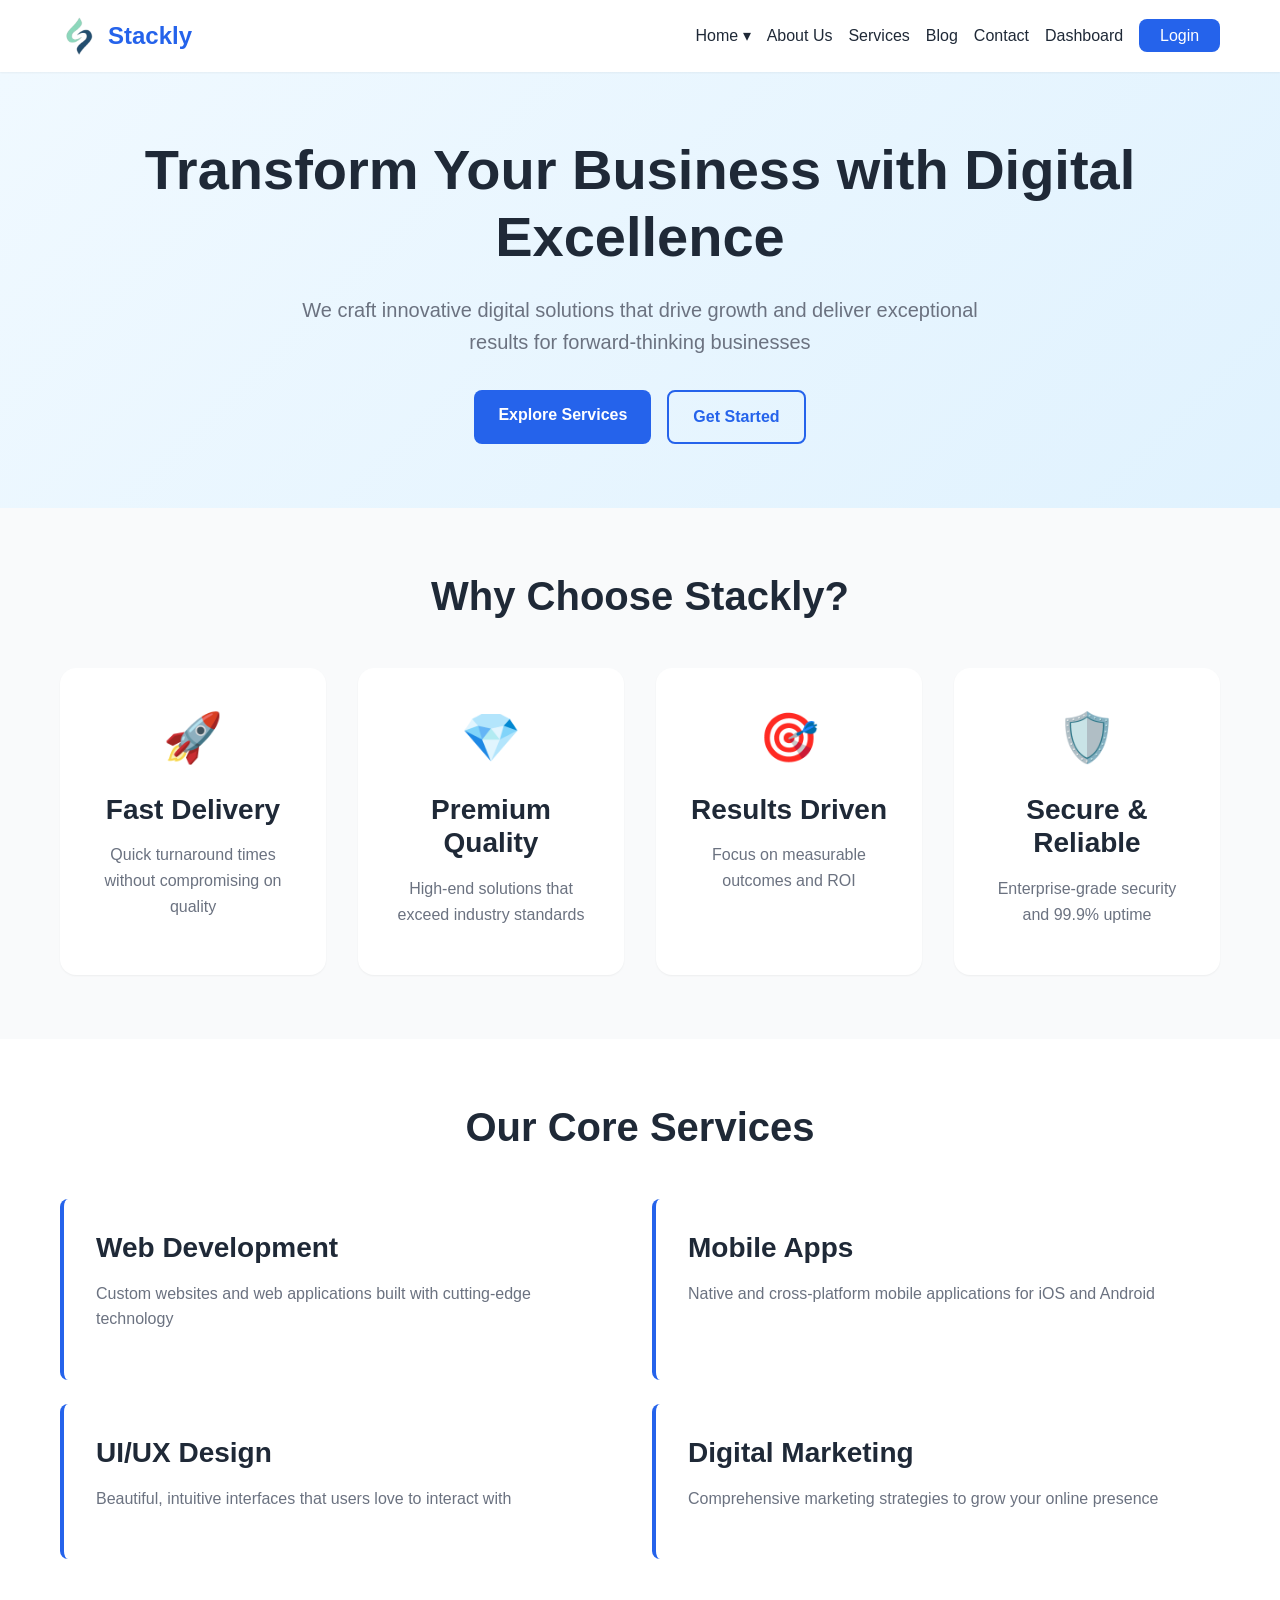
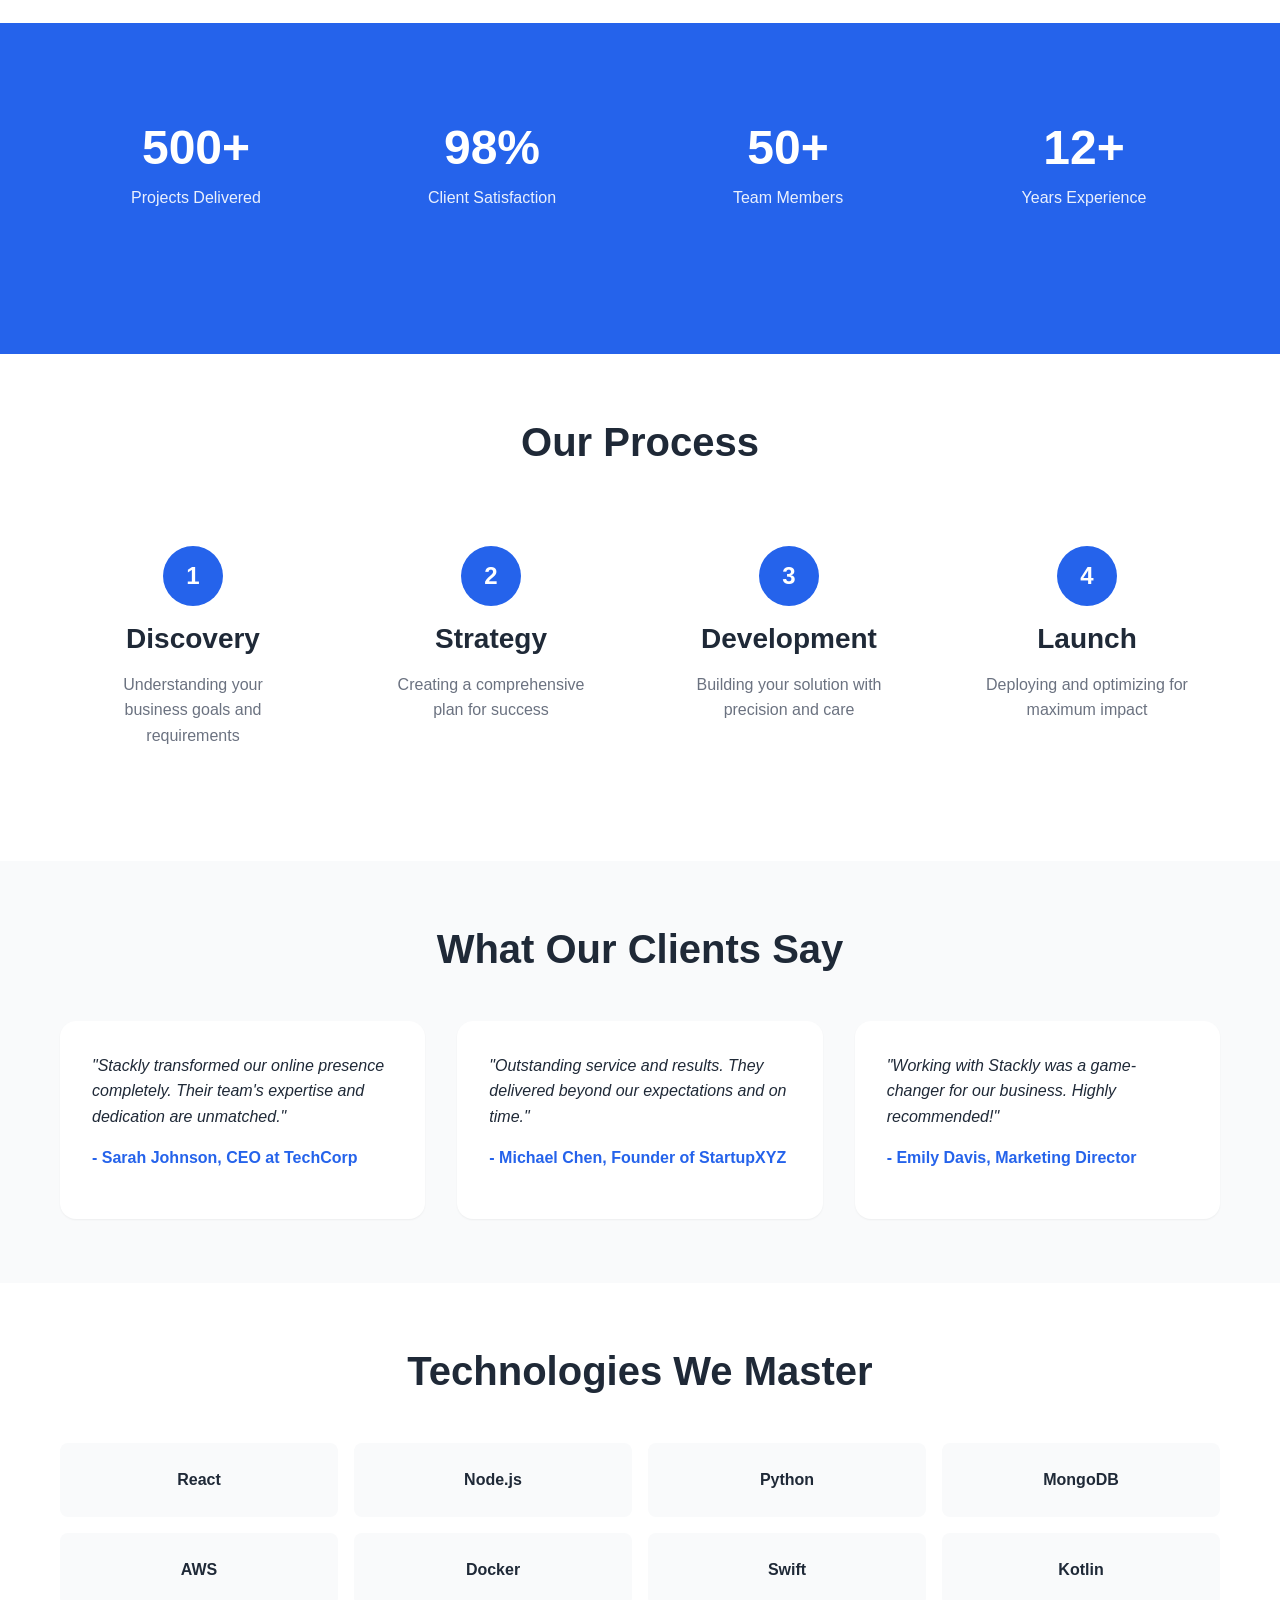
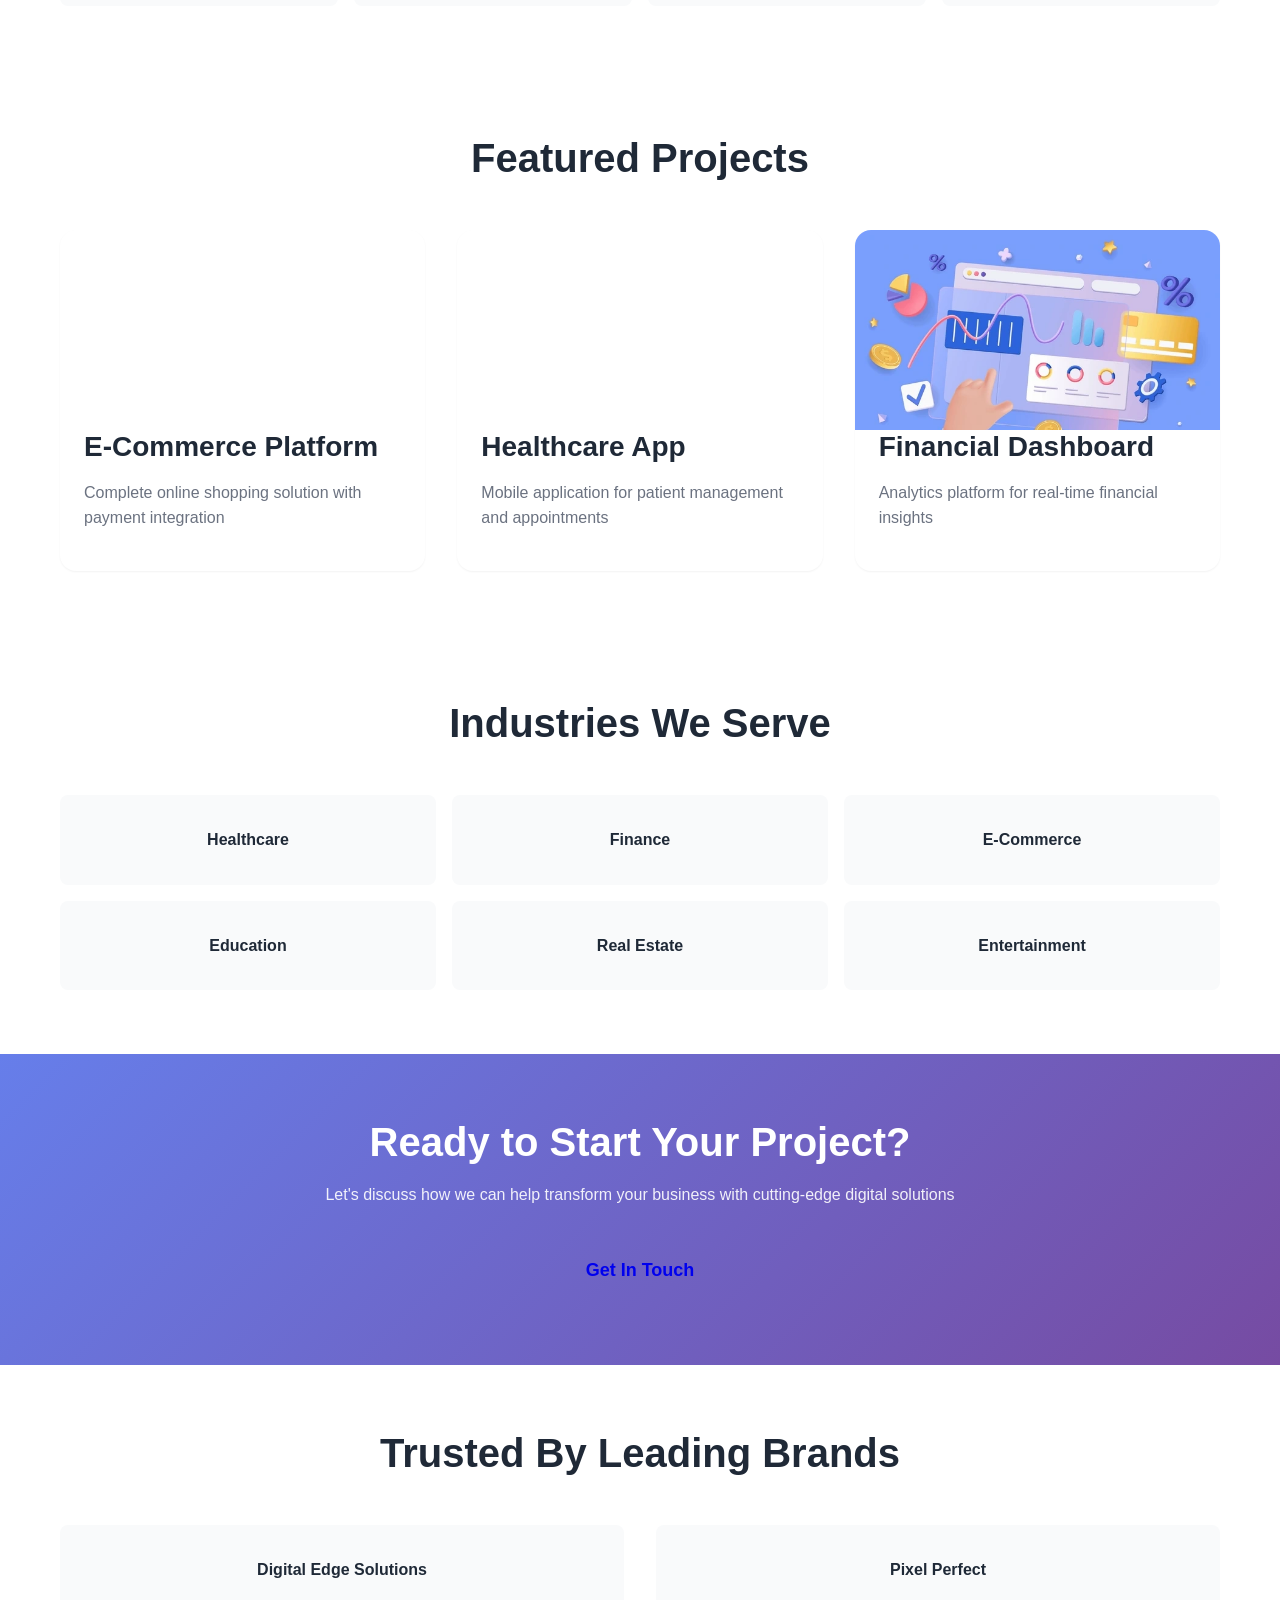
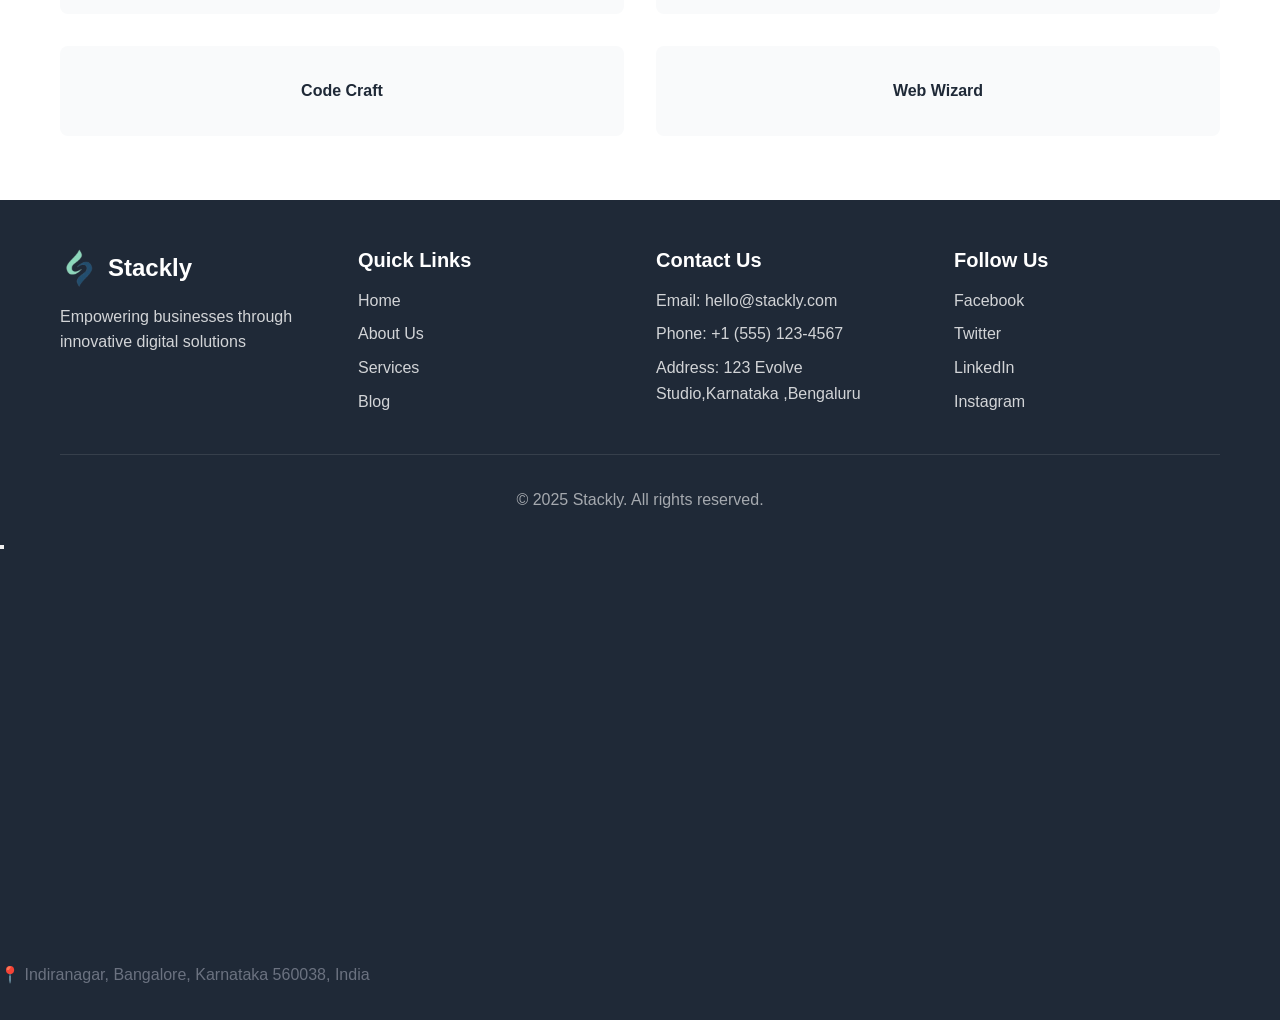
==== commit d57b894c: "updated map in footer" ====
--- a/index.html
+++ b/index.html
@@ -299,6 +299,7 @@
                     <p>Email: hello@stackly.com</p>
                     <p>Phone: +1 (555) 123-4567</p>
                     <p>Address: 123 Evolve Studio,Karnataka ,Bengaluru</p>
+                    
                 </div>
                 <div class="footer-col">
                     <h4>Follow Us</h4>
@@ -314,6 +315,19 @@
                 <p>&copy; 2025 Stackly. All rights reserved.</p>
             </div>
         </div>
+        <div class="map-modal" id="mapModal">
+      <div class="map-modal-content">
+        <button class="map-modal-close" data-map-close aria-label="Close map">
+         
+        </button>
+        
+        <div class="map-container">
+          <iframe src="https://www.google.com/maps/embed?pb=!1m18!1m12!1m3!1d3887.826169413119!2d77.6298!3d12.9716!2m3!1f0!2f0!3f0!3m2!1i1024!2i768!4f13.1!3m3!1m2!1s0x3bae1a1e1e1e1e1f%3A0x1e1e1e1e1e1e1e1e!2sIndiranagar%2C%20Bengaluru%2C%20Karnataka!5e0!3m2!1sen!2sin!4v" width="100%" height="400" style="border:0; border-radius: 1rem;" allowfullscreen="" loading="lazy" referrerpolicy="no-referrer-when-downgrade"></iframe>
+        </div>
+        <p class="location-info">📍 Indiranagar, Bangalore, Karnataka 560038, India</p>
+      </div>
+    </div>
+
     </footer>
 
     <script src="./script.js"></script>
--- a/styles.css
+++ b/styles.css
@@ -37,7 +37,6 @@
     padding: 0 20px;
 }
 
-/* Typography */
 h1, h2, h3, h4, h5, h6 {
     font-weight: 700;
     line-height: 1.2;
@@ -93,7 +92,7 @@
     list-style: none;
     display: none;
     align-items: center;
-    gap: 2rem;
+    gap: 1rem;
     margin: 0;
     padding: 0;
 }
@@ -1063,7 +1062,7 @@
 
 .timeline-year {
     position: absolute;
-    left: -4rem;
+    left: -3rem;
     top: 0;
     font-weight: 700;
     color: var(--primary-color);
@@ -2014,8 +2013,8 @@
 }
 
 .team-avatar1 {
-    width: 80px;
-    height: 80px;
+    width: 120px;
+    height: 120px;
     background: url(assets/john\ smith.webp) no-repeat center center;
     border-radius: 50%;
     display: flex;
@@ -2026,8 +2025,8 @@
     margin: 0 auto 1rem;
 }
 .team-avatar2{
-    width: 80px;
-    height: 80px;
+    width: 120px;
+    height: 120px;
     background: url(assets/alex\ kumar.webp) no-repeat center center;
     border-radius: 50%;
     display: flex;
@@ -2038,8 +2037,8 @@
     margin: 0 auto 1rem;
 }
 .team-avatar3{
-    width: 80px;
-    height: 80px;
+    width: 120px;
+    height: 120px;
     background: url(assets/john\ smith.webp) no-repeat center center;
     border-radius: 50%;
     display: flex;
@@ -2050,8 +2049,8 @@
     margin: 0 auto 1rem;
 }
 .team-avatar4{
-    width: 80px;
-    height: 80px;
+    width: 120px;
+    height: 120px;
     background: url(assets/jane\ doe.webp) no-repeat center center;
     border-radius: 50%;
     display: flex;
@@ -2062,8 +2061,8 @@
     margin: 0 auto 1rem;
 }
 .team-avatar5{
-    width: 80px;
-    height: 80px;
+    width: 120px;
+    height: 120px;
     background: url(assets/emily\ wong.webp) no-repeat center center;
     border-radius: 50%;
     display: flex;
@@ -2481,3 +2480,93 @@
 .fade-in {
     animation: fadeIn 0.6s ease-out;
 }
+
+
+/* Dashboard specific media query fixes */
+@media (max-width: 480px) {
+    .stats-grid {
+        grid-template-columns: 1fr !important;
+    }
+    .dashboard-section {
+        padding: 20px !important;
+    }
+    .stat-card {
+        padding: 15px !important;
+    }
+}
+
+@media (min-width: 481px) and (max-width: 768px) {
+    .stats-grid {
+        grid-template-columns: repeat(2, 1fr) !important;
+    }
+}
+
+
+/* Critical mobile nav + dashboard fix */
+@media (max-width: 480px) {
+    body, html {
+        overflow-x: hidden !important;
+    }
+    .nav-container {
+        max-width: 100% !important;
+        padding: 0 10px !important;
+    }
+    .navbar {
+        width: 100% !important;
+        padding: 10px 0 !important;
+    }
+    .nav-menu.open {
+        width: 100% !important;
+        left: 0 !important;
+    }
+    .dashboard-section {
+        padding: 10px !important;
+    }
+    .stats-grid {
+        grid-template-columns: 1fr !important;
+    }
+}
+
+/* Mobile fix for dashboard sidebar and main */
+@media (max-width:480px){
+  .dashboard-layout{
+    grid-template-columns: 1fr !important;
+  }
+  .dashboard-sidebar{
+    width:100% !important;
+    padding:1rem !important;
+  }
+  .dashboard-main{
+    padding:1rem !important;
+  }
+  body,html{
+    overflow-x:hidden !important;
+  }
+}
+
+
+/* Strong tablet fix for 600px–900px range */
+@media (min-width: 600px) and (max-width: 900px) {
+    body, html {
+        overflow-x: hidden !important;
+    }
+
+    .dashboard-layout {
+        grid-template-columns: 220px 1fr !important;  /* Sidebar + main */
+        gap: 0 !important;
+    }
+
+    .dashboard-sidebar {
+        width: 220px !important;
+        padding: 1.5rem 1rem !important;
+    }
+
+    .dashboard-main {
+        padding: 1.5rem !important;
+    }
+
+    .stats-grid {
+        grid-template-columns: repeat(2, 1fr) !important;
+        gap: 1.5rem !important;
+    }
+}
